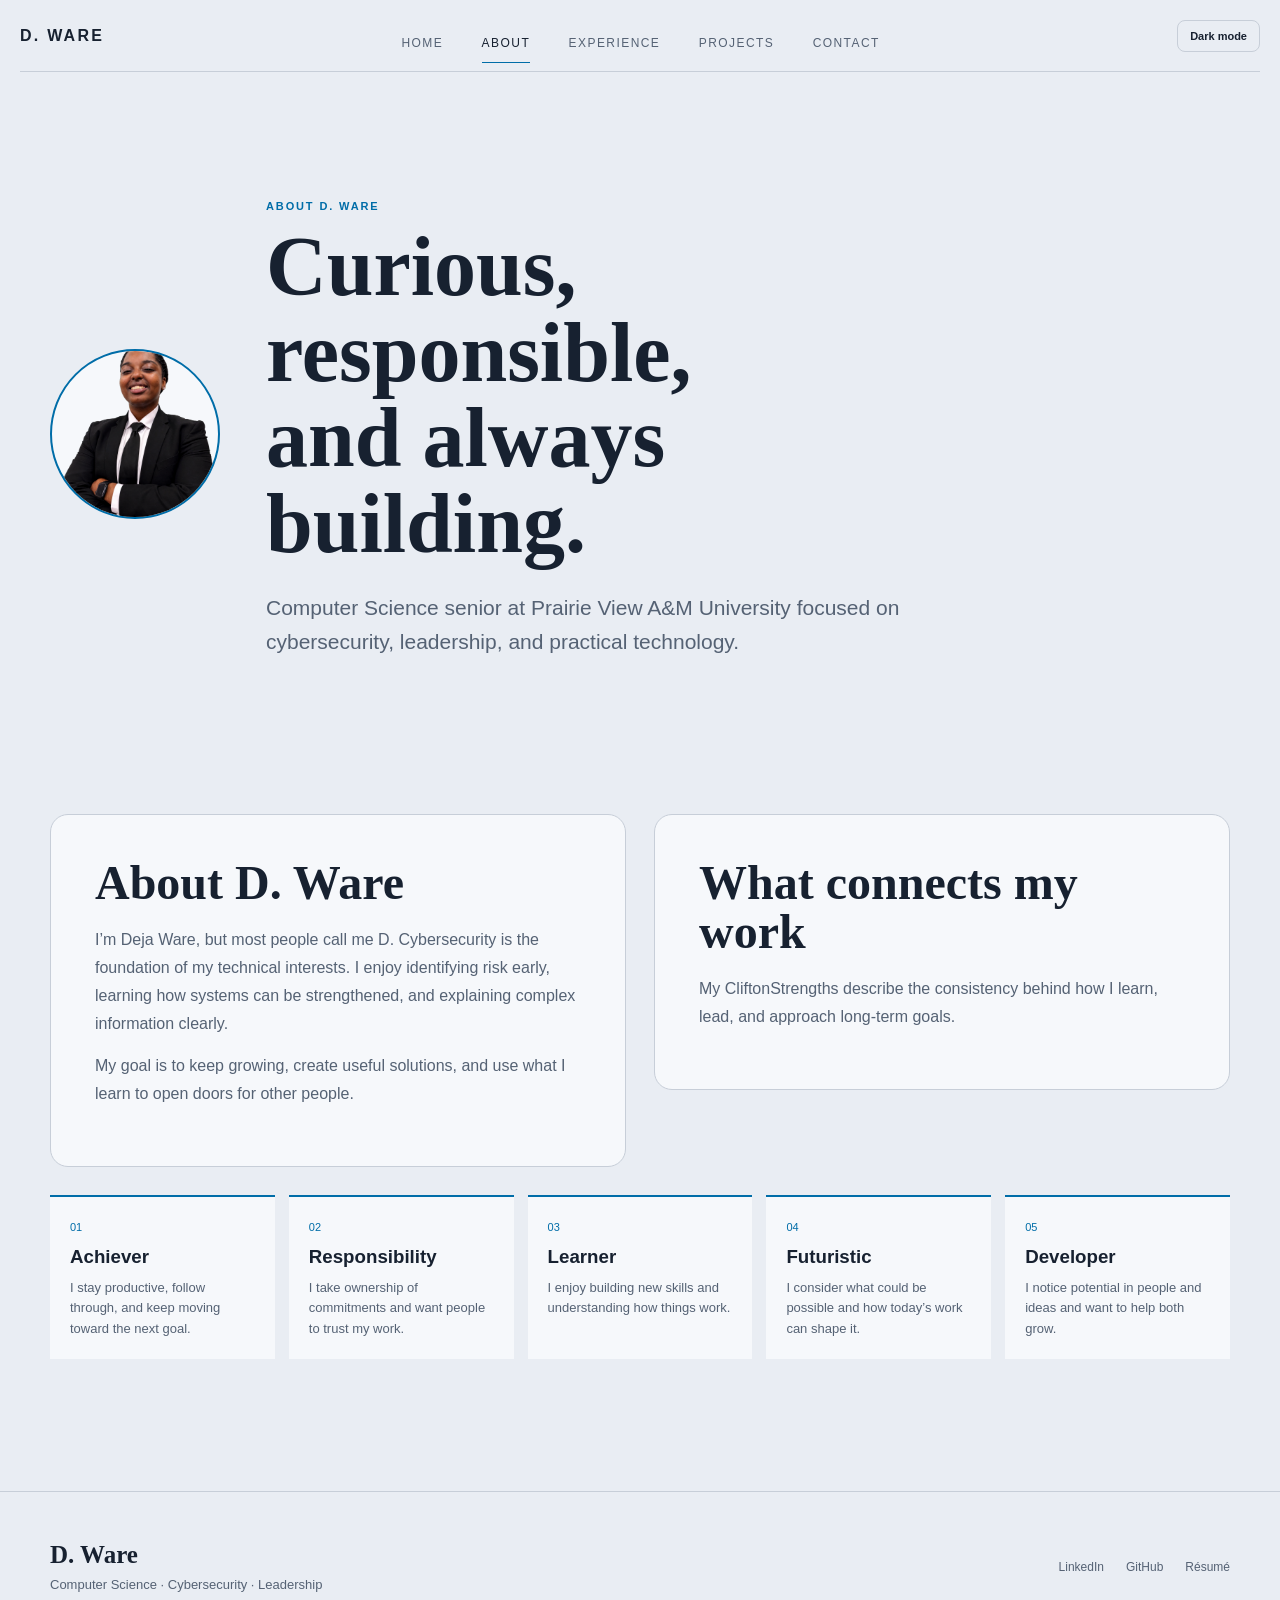
==== about/index.html @ c5927c65 "Separate portfolio and insurance experiences" ====
<!DOCTYPE html><html lang="en" data-theme="light"><head><meta charset="UTF-8"><meta name="viewport" content="width=device-width,initial-scale=1.0"><title>About Deja Ware | D. Ware</title><meta name="description" content="Learn about Deja Ware, a Computer Science senior focused on cybersecurity, leadership, learning, and practical technology."><link rel="canonical" href="https://dware11.github.io/dwarehq/about/"><meta property="og:type" content="website"><meta property="og:url" content="https://dware11.github.io/dwarehq/about/"><meta property="og:title" content="About Deja Ware | D. Ware"><meta property="og:description" content="Learn about Deja Ware, a Computer Science senior focused on cybersecurity, leadership, learning, and practical technology."><meta property="og:image" content="https://dware11.github.io/dwarehq/images/headshot.png"><meta property="og:image:alt" content="Portrait of Deja Ware"><link rel="icon" href="../favicon.svg" type="image/svg+xml"><link rel="stylesheet" href="../styles.css"></head><body><header class="topbar"><a class="logo" href="../">D. WARE</a><nav class="primary-nav" aria-label="Professional portfolio navigation"><a href="../">Home</a><a href="../about/" class="current">About</a><a href="../experience/">Experience</a><a href="../projects/">Projects</a><a href="../contact/">Contact</a></nav><div class="nav-actions"><button class="theme-toggle" type="button" onclick="toggleTheme()">Dark mode</button></div></header><main><section class="hero"><div class="container portrait-row"><img class="portrait" src="../images/headshot.png" alt="Deja Ware"><div><div class="eyebrow">ABOUT D. WARE</div><h1>Curious, responsible, and always building.</h1><p class="lead">Computer Science senior at Prairie View A&amp;M University focused on cybersecurity, leadership, and practical technology.</p></div></div></section><section class="section"><div class="container split"><div class="panel"><h2>About D. Ware</h2><p>I&rsquo;m Deja Ware, but most people call me D. Cybersecurity is the foundation of my technical interests. I enjoy identifying risk early, learning how systems can be strengthened, and explaining complex information clearly.</p><p>My goal is to keep growing, create useful solutions, and use what I learn to open doors for other people.</p></div><div class="panel"><h2>What connects my work</h2><p>My CliftonStrengths describe the consistency behind how I learn, lead, and approach long-term goals.</p></div></div><div class="container strength-grid"><article class="strength"><span>01</span><h3>Achiever</h3><p>I stay productive, follow through, and keep moving toward the next goal.</p></article><article class="strength"><span>02</span><h3>Responsibility</h3><p>I take ownership of commitments and want people to trust my work.</p></article><article class="strength"><span>03</span><h3>Learner</h3><p>I enjoy building new skills and understanding how things work.</p></article><article class="strength"><span>04</span><h3>Futuristic</h3><p>I consider what could be possible and how today&rsquo;s work can shape it.</p></article><article class="strength"><span>05</span><h3>Developer</h3><p>I notice potential in people and ideas and want to help both grow.</p></article></div></section></main><footer class="site-footer"><div class="container footer-inner"><div><div class="footer-name">D. Ware</div><p class="footer-note">Computer Science · Cybersecurity · Leadership</p></div><div class="footer-links"><a href="https://www.linkedin.com/in/ware-deja42" target="_blank" rel="noopener noreferrer">LinkedIn</a><a href="https://github.com/dware11" target="_blank" rel="noopener noreferrer">GitHub</a><a href="../experience/">Résumé</a></div></div></footer><script src="../script.js"></script></body></html>
---- styles.css ----
:root{--bg:#e9edf3;--panel:#f6f8fb;--ink:#172130;--muted:#556274;--line:#c7ced8;--accent:#006da8;--accent2:#00a8dd;--dark:#0b0d10;--shadow:0 18px 45px rgba(20,34,52,.09);--display:Georgia,'Times New Roman',serif;--tech:'Segoe UI',Arial,sans-serif}html[data-theme="dark"]{--bg:#090b0d;--panel:#121519;--ink:#f5f2eb;--muted:#c7cbd1;--line:#343941;--accent:#14c5f4;--accent2:#4ba3ff;--shadow:none}*{box-sizing:border-box;margin:0;padding:0}html{scroll-behavior:smooth}body{min-height:100vh;background:var(--bg);color:var(--ink);font-family:var(--tech);overflow-x:hidden}a{color:inherit}.container{width:min(1180px,calc(100% - 40px));margin-inline:auto}.topbar{width:min(1240px,calc(100% - 28px));min-height:72px;margin:auto;border-bottom:1px solid var(--line);display:flex;align-items:center;justify-content:space-between;gap:24px}.logo{font-family:var(--tech);font-weight:800;letter-spacing:.14em;text-decoration:none;white-space:nowrap}.primary-nav{display:flex;align-items:center;justify-content:center;gap:clamp(16px,3vw,42px)}.primary-nav a{font-size:12px;letter-spacing:.12em;text-transform:uppercase;text-decoration:none;color:var(--muted);padding:27px 0 12px;border-bottom:1px solid transparent}.primary-nav a:hover,.primary-nav a.current{color:var(--ink);border-color:var(--accent)}.nav-actions{display:flex;align-items:center;gap:10px}.theme-toggle{border:1px solid var(--line);background:transparent;color:var(--ink);border-radius:8px;padding:9px 12px;cursor:pointer;font:600 11px var(--tech)}.button{display:inline-flex;align-items:center;justify-content:center;min-height:46px;padding:12px 20px;border:1px solid var(--accent);border-radius:10px;font:700 12px var(--tech);letter-spacing:.03em;text-decoration:none;transition:.2s ease}.button:hover{transform:translateY(-2px);filter:brightness(1.06)}.button.primary{background:var(--accent);color:#fff}.button.secondary{background:transparent;color:var(--ink)}.eyebrow{font-size:11px;letter-spacing:.17em;text-transform:uppercase;color:var(--accent);margin-bottom:12px;font-weight:700}h1,h2{font-family:var(--display);line-height:1.02}h1{font-size:clamp(44px,7vw,84px);max-width:12ch}h2{font-size:clamp(30px,4vw,48px)}h3{line-height:1.25}.lead{font-size:clamp(17px,2vw,21px);line-height:1.65;color:var(--muted);max-width:62ch}.body-copy{line-height:1.75;color:var(--muted);max-width:68ch}.button-row{display:flex;flex-wrap:wrap;gap:12px;margin-top:28px}.hero{padding:clamp(70px,10vw,130px) 0 74px}.hero-grid{display:grid;grid-template-columns:minmax(0,1.1fr) minmax(320px,.9fr);gap:clamp(36px,7vw,90px);align-items:center}.hero h1{margin-bottom:24px}.hero .lead{margin-bottom:8px}.hero-art{position:relative;min-height:390px;border:1px solid var(--line);border-radius:22px;overflow:hidden;background:var(--dark);box-shadow:var(--shadow)}.hero-art img{width:100%;height:100%;min-height:390px;object-fit:cover;opacity:.9}.hero-art::after{content:'SECURE  •  BUILD  •  LEAD';position:absolute;left:22px;bottom:18px;color:#fff;font-size:11px;letter-spacing:.19em}.section{padding:72px 0}.section-heading{display:flex;justify-content:space-between;align-items:end;gap:28px;margin-bottom:28px}.section-heading p{color:var(--muted);line-height:1.65;max-width:52ch}.card-grid{display:grid;grid-template-columns:repeat(3,minmax(0,1fr));gap:20px}.card-grid.two{grid-template-columns:repeat(2,minmax(0,1fr))}.card{display:flex;flex-direction:column;min-height:240px;padding:27px;border:1px solid var(--line);border-radius:16px;background:var(--panel);box-shadow:var(--shadow)}.card h3{font-size:20px;margin:12px 0}.card p{color:var(--muted);line-height:1.65;margin-bottom:22px}.card .button,.card .text-link{margin-top:auto;align-self:flex-start}.tag{align-self:flex-start;padding:5px 9px;border:1px solid currentColor;border-radius:999px;color:var(--accent);font-size:10px;letter-spacing:.08em;text-transform:uppercase}.text-link{color:var(--accent);font-weight:700;text-decoration:none}.split{display:grid;grid-template-columns:1fr 1fr;gap:28px;align-items:start}.panel{padding:clamp(26px,4vw,44px);border:1px solid var(--line);border-radius:18px;background:var(--panel)}.panel h2{margin-bottom:18px}.panel p{color:var(--muted);line-height:1.75;margin-bottom:14px}.portrait-row{display:grid;grid-template-columns:180px 1fr;gap:36px;align-items:center}.portrait{width:170px;height:170px;border-radius:50%;border:2px solid var(--accent);object-fit:cover;object-position:center 22%;background:var(--panel)}.strength-grid{display:grid;grid-template-columns:repeat(5,minmax(0,1fr));gap:14px;margin-top:28px}.strength{padding:20px;border-top:2px solid var(--accent);background:var(--panel)}.strength span{color:var(--accent);font-size:11px}.strength h3{margin:10px 0}.strength p{font-size:13px;color:var(--muted);line-height:1.55}.cert-strip{display:flex;align-items:center;gap:28px;padding:28px;border:1px solid var(--line);border-radius:18px;background:var(--panel);margin-bottom:54px}.cert-strip img{width:120px;height:120px;object-fit:contain}.cert-strip h2{margin-bottom:10px}.cert-strip p{color:var(--muted);line-height:1.65}.resume-frame{width:100%;height:800px;border:1px solid var(--line);border-radius:14px;background:#fff}.contact-grid{display:grid;grid-template-columns:repeat(3,minmax(0,1fr));gap:20px}.site-footer{margin-top:60px;border-top:1px solid var(--line)}.footer-inner{min-height:150px;display:flex;align-items:center;justify-content:space-between;gap:28px}.footer-name{font:600 25px var(--display)}.footer-note{color:var(--muted);margin-top:8px;font-size:13px}.footer-links{display:flex;flex-wrap:wrap;gap:22px}.footer-links a{color:var(--muted);font-size:12px;text-decoration:none}.footer-links a:hover{color:var(--accent)}
body.insurance-site{--bg:#f4f6f8;--panel:#fff;--ink:#101c2d;--muted:#556273;--line:#d5dce5;--accent:#075b96;--accent2:#009ed1}html[data-theme="dark"] body.insurance-site{--bg:#07101b;--panel:#0d1927;--ink:#f7f9fc;--muted:#bcc8d7;--line:#28394c;--accent:#20b8e8;--accent2:#67c9ec}.insurance-site .logo{letter-spacing:.08em}.insurance-hero{padding:clamp(68px,10vw,118px) 0 72px}.insurance-hero-grid{display:grid;grid-template-columns:minmax(0,1.15fr) minmax(300px,.85fr);gap:54px;align-items:center}.insurance-hero h1{max-width:13ch;margin-bottom:22px}.agent-card{padding:34px;border-radius:20px;background:#0b2842;color:#fff;border:1px solid #1b4669}.agent-card .eyebrow{color:#79d6f2}.agent-card h2{font-size:34px;margin-bottom:8px}.agent-card p{color:#d6e4ef;line-height:1.65}.agent-card .button{margin-top:24px;background:#18bce9;border-color:#18bce9;color:#06131f;min-width:220px}.coverage-grid{display:grid;grid-template-columns:repeat(2,minmax(0,1fr));gap:20px}.coverage-card{min-height:220px;padding:28px;border-left:4px solid var(--accent);border-radius:14px;background:var(--panel);box-shadow:var(--shadow)}.coverage-card h3{font-size:21px;margin-bottom:12px}.coverage-card p{color:var(--muted);line-height:1.7}.cta-band{display:flex;align-items:center;justify-content:space-between;gap:30px;padding:34px;border-radius:18px;background:#0b2842;color:#fff}.cta-band p{color:#d7e3ec;line-height:1.6;margin-top:8px}.cta-band .button{background:#18bce9;border-color:#18bce9;color:#06131f;min-width:230px}.insurance-site .site-footer{background:#091827;color:#fff;border:0}.insurance-site .footer-note,.insurance-site .footer-links a{color:#c7d4df}.notice{padding:14px 18px;border-left:3px solid var(--accent);background:var(--panel);color:var(--muted);line-height:1.6;font-size:13px}.faq{display:grid;gap:14px}.faq article{padding:22px;border:1px solid var(--line);border-radius:12px;background:var(--panel)}.faq h3{margin-bottom:7px}.faq p{color:var(--muted);line-height:1.65}
@media(max-width:900px){.hero-grid,.insurance-hero-grid,.split{grid-template-columns:1fr}.hero-art{min-height:290px}.card-grid,.contact-grid{grid-template-columns:repeat(2,minmax(0,1fr))}.strength-grid{grid-template-columns:repeat(2,minmax(0,1fr))}.topbar{flex-wrap:wrap;padding:14px 0}.primary-nav{order:3;width:100%;justify-content:flex-start;flex-wrap:wrap;overflow:visible;gap:16px 22px;padding-bottom:4px}.primary-nav a{padding:8px 0 10px}.nav-actions{margin-left:auto}}
@media(max-width:620px){.container{width:min(100% - 28px,1180px)}.topbar{width:calc(100% - 28px)}.logo{font-size:13px}.theme-toggle{padding:8px 10px}.hero,.insurance-hero{padding:54px 0}.hero-art,.hero-art img{min-height:235px}.card-grid,.card-grid.two,.contact-grid,.coverage-grid{grid-template-columns:1fr}.card{min-height:0}.portrait-row{grid-template-columns:1fr;gap:22px}.portrait{width:132px;height:132px}.strength-grid{grid-template-columns:1fr}.section{padding:52px 0}.section-heading{align-items:flex-start;flex-direction:column}.cert-strip{align-items:flex-start;flex-direction:column}.cert-strip img{width:105px;height:105px}.resume-frame{height:570px}.footer-inner,.cta-band{align-items:flex-start;flex-direction:column;padding:32px 0}.cta-band{padding:28px}.button-row,.button{width:100%}.insurance-site .primary-nav{gap:22px}}
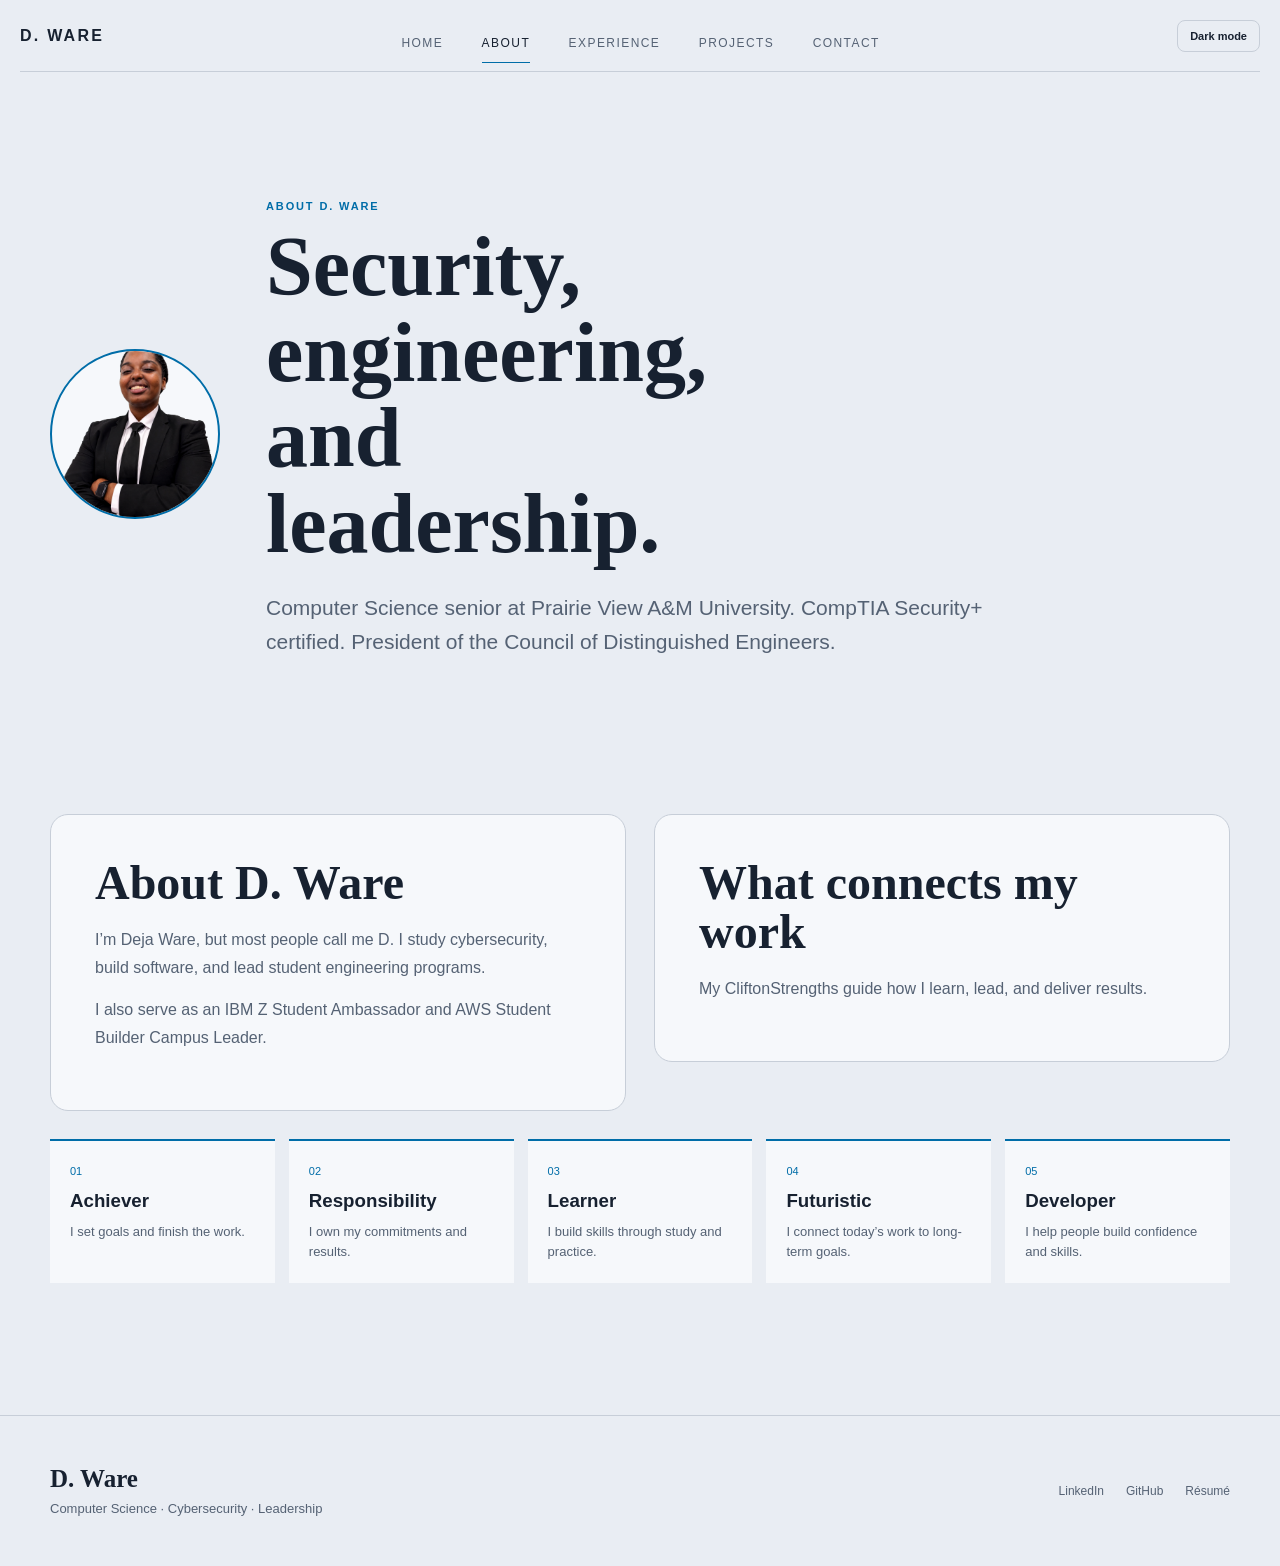
==== commit 250caeb9: "Refocus portfolio for career fair" ====
--- a/about/index.html
+++ b/about/index.html
@@ -1 +1 @@
-<!DOCTYPE html><html lang="en" data-theme="light"><head><meta charset="UTF-8"><meta name="viewport" content="width=device-width,initial-scale=1.0"><title>About Deja Ware | D. Ware</title><meta name="description" content="Learn about Deja Ware, a Computer Science senior focused on cybersecurity, leadership, learning, and practical technology."><link rel="canonical" href="https://dware11.github.io/dwarehq/about/"><meta property="og:type" content="website"><meta property="og:url" content="https://dware11.github.io/dwarehq/about/"><meta property="og:title" content="About Deja Ware | D. Ware"><meta property="og:description" content="Learn about Deja Ware, a Computer Science senior focused on cybersecurity, leadership, learning, and practical technology."><meta property="og:image" content="https://dware11.github.io/dwarehq/images/headshot.png"><meta property="og:image:alt" content="Portrait of Deja Ware"><link rel="icon" href="../favicon.svg" type="image/svg+xml"><link rel="stylesheet" href="../styles.css"></head><body><header class="topbar"><a class="logo" href="../">D. WARE</a><nav class="primary-nav" aria-label="Professional portfolio navigation"><a href="../">Home</a><a href="../about/" class="current">About</a><a href="../experience/">Experience</a><a href="../projects/">Projects</a><a href="../contact/">Contact</a></nav><div class="nav-actions"><button class="theme-toggle" type="button" onclick="toggleTheme()">Dark mode</button></div></header><main><section class="hero"><div class="container portrait-row"><img class="portrait" src="../images/headshot.png" alt="Deja Ware"><div><div class="eyebrow">ABOUT D. WARE</div><h1>Curious, responsible, and always building.</h1><p class="lead">Computer Science senior at Prairie View A&amp;M University focused on cybersecurity, leadership, and practical technology.</p></div></div></section><section class="section"><div class="container split"><div class="panel"><h2>About D. Ware</h2><p>I&rsquo;m Deja Ware, but most people call me D. Cybersecurity is the foundation of my technical interests. I enjoy identifying risk early, learning how systems can be strengthened, and explaining complex information clearly.</p><p>My goal is to keep growing, create useful solutions, and use what I learn to open doors for other people.</p></div><div class="panel"><h2>What connects my work</h2><p>My CliftonStrengths describe the consistency behind how I learn, lead, and approach long-term goals.</p></div></div><div class="container strength-grid"><article class="strength"><span>01</span><h3>Achiever</h3><p>I stay productive, follow through, and keep moving toward the next goal.</p></article><article class="strength"><span>02</span><h3>Responsibility</h3><p>I take ownership of commitments and want people to trust my work.</p></article><article class="strength"><span>03</span><h3>Learner</h3><p>I enjoy building new skills and understanding how things work.</p></article><article class="strength"><span>04</span><h3>Futuristic</h3><p>I consider what could be possible and how today&rsquo;s work can shape it.</p></article><article class="strength"><span>05</span><h3>Developer</h3><p>I notice potential in people and ideas and want to help both grow.</p></article></div></section></main><footer class="site-footer"><div class="container footer-inner"><div><div class="footer-name">D. Ware</div><p class="footer-note">Computer Science · Cybersecurity · Leadership</p></div><div class="footer-links"><a href="https://www.linkedin.com/in/ware-deja42" target="_blank" rel="noopener noreferrer">LinkedIn</a><a href="https://github.com/dware11" target="_blank" rel="noopener noreferrer">GitHub</a><a href="../experience/">Résumé</a></div></div></footer><script src="../script.js"></script></body></html>+<!DOCTYPE html><html lang="en" data-theme="light"><head><meta charset="UTF-8"><meta name="viewport" content="width=device-width,initial-scale=1.0"><title>About Deja Ware | D. Ware</title><meta name="description" content="Learn about Deja Ware, a Computer Science senior focused on cybersecurity, leadership, learning, and practical technology."><link rel="canonical" href="https://dware11.github.io/dwarehq/about/"><meta property="og:type" content="website"><meta property="og:url" content="https://dware11.github.io/dwarehq/about/"><meta property="og:title" content="About Deja Ware | D. Ware"><meta property="og:description" content="Learn about Deja Ware, a Computer Science senior focused on cybersecurity, leadership, learning, and practical technology."><meta property="og:image" content="https://dware11.github.io/dwarehq/images/headshot.png"><meta property="og:image:alt" content="Portrait of Deja Ware"><link rel="icon" href="../favicon.svg" type="image/svg+xml"><link rel="stylesheet" href="../styles.css"></head><body><header class="topbar"><a class="logo" href="../">D. WARE</a><nav class="primary-nav" aria-label="Professional portfolio navigation"><a href="../">Home</a><a href="../about/" class="current">About</a><a href="../experience/">Experience</a><a href="../projects/">Projects</a><a href="../contact/">Contact</a></nav><div class="nav-actions"><button class="theme-toggle" type="button" onclick="toggleTheme()">Dark mode</button></div></header><main><section class="hero"><div class="container portrait-row"><img class="portrait" src="../images/headshot.png" alt="Deja Ware"><div><div class="eyebrow">ABOUT D. WARE</div><h1>Security, engineering, and leadership.</h1><p class="lead">Computer Science senior at Prairie View A&amp;M University. CompTIA Security+ certified. President of the Council of Distinguished Engineers.</p></div></div></section><section class="section"><div class="container split"><div class="panel"><h2>About D. Ware</h2><p>I&rsquo;m Deja Ware, but most people call me D. I study cybersecurity, build software, and lead student engineering programs.</p><p>I also serve as an IBM Z Student Ambassador and AWS Student Builder Campus Leader.</p></div><div class="panel"><h2>What connects my work</h2><p>My CliftonStrengths guide how I learn, lead, and deliver results.</p></div></div><div class="container strength-grid"><article class="strength"><span>01</span><h3>Achiever</h3><p>I set goals and finish the work.</p></article><article class="strength"><span>02</span><h3>Responsibility</h3><p>I own my commitments and results.</p></article><article class="strength"><span>03</span><h3>Learner</h3><p>I build skills through study and practice.</p></article><article class="strength"><span>04</span><h3>Futuristic</h3><p>I connect today&rsquo;s work to long-term goals.</p></article><article class="strength"><span>05</span><h3>Developer</h3><p>I help people build confidence and skills.</p></article></div></section></main><footer class="site-footer"><div class="container footer-inner"><div><div class="footer-name">D. Ware</div><p class="footer-note">Computer Science · Cybersecurity · Leadership</p></div><div class="footer-links"><a href="https://www.linkedin.com/in/ware-deja42" target="_blank" rel="noopener noreferrer">LinkedIn</a><a href="https://github.com/dware11" target="_blank" rel="noopener noreferrer">GitHub</a><a href="../experience/">Résumé</a></div></div></footer><script src="../script.js"></script></body></html>
--- a/styles.css
+++ b/styles.css
@@ -1,4 +1,3 @@
-:root{--bg:#e9edf3;--panel:#f6f8fb;--ink:#172130;--muted:#556274;--line:#c7ced8;--accent:#006da8;--accent2:#00a8dd;--dark:#0b0d10;--shadow:0 18px 45px rgba(20,34,52,.09);--display:Georgia,'Times New Roman',serif;--tech:'Segoe UI',Arial,sans-serif}html[data-theme="dark"]{--bg:#090b0d;--panel:#121519;--ink:#f5f2eb;--muted:#c7cbd1;--line:#343941;--accent:#14c5f4;--accent2:#4ba3ff;--shadow:none}*{box-sizing:border-box;margin:0;padding:0}html{scroll-behavior:smooth}body{min-height:100vh;background:var(--bg);color:var(--ink);font-family:var(--tech);overflow-x:hidden}a{color:inherit}.container{width:min(1180px,calc(100% - 40px));margin-inline:auto}.topbar{width:min(1240px,calc(100% - 28px));min-height:72px;margin:auto;border-bottom:1px solid var(--line);display:flex;align-items:center;justify-content:space-between;gap:24px}.logo{font-family:var(--tech);font-weight:800;letter-spacing:.14em;text-decoration:none;white-space:nowrap}.primary-nav{display:flex;align-items:center;justify-content:center;gap:clamp(16px,3vw,42px)}.primary-nav a{font-size:12px;letter-spacing:.12em;text-transform:uppercase;text-decoration:none;color:var(--muted);padding:27px 0 12px;border-bottom:1px solid transparent}.primary-nav a:hover,.primary-nav a.current{color:var(--ink);border-color:var(--accent)}.nav-actions{display:flex;align-items:center;gap:10px}.theme-toggle{border:1px solid var(--line);background:transparent;color:var(--ink);border-radius:8px;padding:9px 12px;cursor:pointer;font:600 11px var(--tech)}.button{display:inline-flex;align-items:center;justify-content:center;min-height:46px;padding:12px 20px;border:1px solid var(--accent);border-radius:10px;font:700 12px var(--tech);letter-spacing:.03em;text-decoration:none;transition:.2s ease}.button:hover{transform:translateY(-2px);filter:brightness(1.06)}.button.primary{background:var(--accent);color:#fff}.button.secondary{background:transparent;color:var(--ink)}.eyebrow{font-size:11px;letter-spacing:.17em;text-transform:uppercase;color:var(--accent);margin-bottom:12px;font-weight:700}h1,h2{font-family:var(--display);line-height:1.02}h1{font-size:clamp(44px,7vw,84px);max-width:12ch}h2{font-size:clamp(30px,4vw,48px)}h3{line-height:1.25}.lead{font-size:clamp(17px,2vw,21px);line-height:1.65;color:var(--muted);max-width:62ch}.body-copy{line-height:1.75;color:var(--muted);max-width:68ch}.button-row{display:flex;flex-wrap:wrap;gap:12px;margin-top:28px}.hero{padding:clamp(70px,10vw,130px) 0 74px}.hero-grid{display:grid;grid-template-columns:minmax(0,1.1fr) minmax(320px,.9fr);gap:clamp(36px,7vw,90px);align-items:center}.hero h1{margin-bottom:24px}.hero .lead{margin-bottom:8px}.hero-art{position:relative;min-height:390px;border:1px solid var(--line);border-radius:22px;overflow:hidden;background:var(--dark);box-shadow:var(--shadow)}.hero-art img{width:100%;height:100%;min-height:390px;object-fit:cover;opacity:.9}.hero-art::after{content:'SECURE  •  BUILD  •  LEAD';position:absolute;left:22px;bottom:18px;color:#fff;font-size:11px;letter-spacing:.19em}.section{padding:72px 0}.section-heading{display:flex;justify-content:space-between;align-items:end;gap:28px;margin-bottom:28px}.section-heading p{color:var(--muted);line-height:1.65;max-width:52ch}.card-grid{display:grid;grid-template-columns:repeat(3,minmax(0,1fr));gap:20px}.card-grid.two{grid-template-columns:repeat(2,minmax(0,1fr))}.card{display:flex;flex-direction:column;min-height:240px;padding:27px;border:1px solid var(--line);border-radius:16px;background:var(--panel);box-shadow:var(--shadow)}.card h3{font-size:20px;margin:12px 0}.card p{color:var(--muted);line-height:1.65;margin-bottom:22px}.card .button,.card .text-link{margin-top:auto;align-self:flex-start}.tag{align-self:flex-start;padding:5px 9px;border:1px solid currentColor;border-radius:999px;color:var(--accent);font-size:10px;letter-spacing:.08em;text-transform:uppercase}.text-link{color:var(--accent);font-weight:700;text-decoration:none}.split{display:grid;grid-template-columns:1fr 1fr;gap:28px;align-items:start}.panel{padding:clamp(26px,4vw,44px);border:1px solid var(--line);border-radius:18px;background:var(--panel)}.panel h2{margin-bottom:18px}.panel p{color:var(--muted);line-height:1.75;margin-bottom:14px}.portrait-row{display:grid;grid-template-columns:180px 1fr;gap:36px;align-items:center}.portrait{width:170px;height:170px;border-radius:50%;border:2px solid var(--accent);object-fit:cover;object-position:center 22%;background:var(--panel)}.strength-grid{display:grid;grid-template-columns:repeat(5,minmax(0,1fr));gap:14px;margin-top:28px}.strength{padding:20px;border-top:2px solid var(--accent);background:var(--panel)}.strength span{color:var(--accent);font-size:11px}.strength h3{margin:10px 0}.strength p{font-size:13px;color:var(--muted);line-height:1.55}.cert-strip{display:flex;align-items:center;gap:28px;padding:28px;border:1px solid var(--line);border-radius:18px;background:var(--panel);margin-bottom:54px}.cert-strip img{width:120px;height:120px;object-fit:contain}.cert-strip h2{margin-bottom:10px}.cert-strip p{color:var(--muted);line-height:1.65}.resume-frame{width:100%;height:800px;border:1px solid var(--line);border-radius:14px;background:#fff}.contact-grid{display:grid;grid-template-columns:repeat(3,minmax(0,1fr));gap:20px}.site-footer{margin-top:60px;border-top:1px solid var(--line)}.footer-inner{min-height:150px;display:flex;align-items:center;justify-content:space-between;gap:28px}.footer-name{font:600 25px var(--display)}.footer-note{color:var(--muted);margin-top:8px;font-size:13px}.footer-links{display:flex;flex-wrap:wrap;gap:22px}.footer-links a{color:var(--muted);font-size:12px;text-decoration:none}.footer-links a:hover{color:var(--accent)}
-body.insurance-site{--bg:#f4f6f8;--panel:#fff;--ink:#101c2d;--muted:#556273;--line:#d5dce5;--accent:#075b96;--accent2:#009ed1}html[data-theme="dark"] body.insurance-site{--bg:#07101b;--panel:#0d1927;--ink:#f7f9fc;--muted:#bcc8d7;--line:#28394c;--accent:#20b8e8;--accent2:#67c9ec}.insurance-site .logo{letter-spacing:.08em}.insurance-hero{padding:clamp(68px,10vw,118px) 0 72px}.insurance-hero-grid{display:grid;grid-template-columns:minmax(0,1.15fr) minmax(300px,.85fr);gap:54px;align-items:center}.insurance-hero h1{max-width:13ch;margin-bottom:22px}.agent-card{padding:34px;border-radius:20px;background:#0b2842;color:#fff;border:1px solid #1b4669}.agent-card .eyebrow{color:#79d6f2}.agent-card h2{font-size:34px;margin-bottom:8px}.agent-card p{color:#d6e4ef;line-height:1.65}.agent-card .button{margin-top:24px;background:#18bce9;border-color:#18bce9;color:#06131f;min-width:220px}.coverage-grid{display:grid;grid-template-columns:repeat(2,minmax(0,1fr));gap:20px}.coverage-card{min-height:220px;padding:28px;border-left:4px solid var(--accent);border-radius:14px;background:var(--panel);box-shadow:var(--shadow)}.coverage-card h3{font-size:21px;margin-bottom:12px}.coverage-card p{color:var(--muted);line-height:1.7}.cta-band{display:flex;align-items:center;justify-content:space-between;gap:30px;padding:34px;border-radius:18px;background:#0b2842;color:#fff}.cta-band p{color:#d7e3ec;line-height:1.6;margin-top:8px}.cta-band .button{background:#18bce9;border-color:#18bce9;color:#06131f;min-width:230px}.insurance-site .site-footer{background:#091827;color:#fff;border:0}.insurance-site .footer-note,.insurance-site .footer-links a{color:#c7d4df}.notice{padding:14px 18px;border-left:3px solid var(--accent);background:var(--panel);color:var(--muted);line-height:1.6;font-size:13px}.faq{display:grid;gap:14px}.faq article{padding:22px;border:1px solid var(--line);border-radius:12px;background:var(--panel)}.faq h3{margin-bottom:7px}.faq p{color:var(--muted);line-height:1.65}
-@media(max-width:900px){.hero-grid,.insurance-hero-grid,.split{grid-template-columns:1fr}.hero-art{min-height:290px}.card-grid,.contact-grid{grid-template-columns:repeat(2,minmax(0,1fr))}.strength-grid{grid-template-columns:repeat(2,minmax(0,1fr))}.topbar{flex-wrap:wrap;padding:14px 0}.primary-nav{order:3;width:100%;justify-content:flex-start;flex-wrap:wrap;overflow:visible;gap:16px 22px;padding-bottom:4px}.primary-nav a{padding:8px 0 10px}.nav-actions{margin-left:auto}}
-@media(max-width:620px){.container{width:min(100% - 28px,1180px)}.topbar{width:calc(100% - 28px)}.logo{font-size:13px}.theme-toggle{padding:8px 10px}.hero,.insurance-hero{padding:54px 0}.hero-art,.hero-art img{min-height:235px}.card-grid,.card-grid.two,.contact-grid,.coverage-grid{grid-template-columns:1fr}.card{min-height:0}.portrait-row{grid-template-columns:1fr;gap:22px}.portrait{width:132px;height:132px}.strength-grid{grid-template-columns:1fr}.section{padding:52px 0}.section-heading{align-items:flex-start;flex-direction:column}.cert-strip{align-items:flex-start;flex-direction:column}.cert-strip img{width:105px;height:105px}.resume-frame{height:570px}.footer-inner,.cta-band{align-items:flex-start;flex-direction:column;padding:32px 0}.cta-band{padding:28px}.button-row,.button{width:100%}.insurance-site .primary-nav{gap:22px}}+:root{--bg:#e9edf3;--panel:#f6f8fb;--ink:#172130;--muted:#556274;--line:#c7ced8;--accent:#006da8;--accent2:#00a8dd;--dark:#0b0d10;--shadow:0 18px 45px rgba(20,34,52,.09);--display:Georgia,'Times New Roman',serif;--tech:'Segoe UI',Arial,sans-serif}html[data-theme="dark"]{--bg:#090b0d;--panel:#121519;--ink:#f5f2eb;--muted:#c7cbd1;--line:#343941;--accent:#14c5f4;--accent2:#4ba3ff;--shadow:none}*{box-sizing:border-box;margin:0;padding:0}html{scroll-behavior:smooth}body{min-height:100vh;background:var(--bg);color:var(--ink);font-family:var(--tech);overflow-x:hidden}a{color:inherit}.container{width:min(1180px,calc(100% - 40px));margin-inline:auto}.topbar{width:min(1240px,calc(100% - 28px));min-height:72px;margin:auto;border-bottom:1px solid var(--line);display:flex;align-items:center;justify-content:space-between;gap:24px}.logo{font-family:var(--tech);font-weight:800;letter-spacing:.14em;text-decoration:none;white-space:nowrap}.primary-nav{display:flex;align-items:center;justify-content:center;gap:clamp(16px,3vw,42px)}.primary-nav a{font-size:12px;letter-spacing:.12em;text-transform:uppercase;text-decoration:none;color:var(--muted);padding:27px 0 12px;border-bottom:1px solid transparent}.primary-nav a:hover,.primary-nav a.current{color:var(--ink);border-color:var(--accent)}.nav-actions{display:flex;align-items:center;gap:10px}.theme-toggle{border:1px solid var(--line);background:transparent;color:var(--ink);border-radius:8px;padding:9px 12px;cursor:pointer;font:600 11px var(--tech)}.button{display:inline-flex;align-items:center;justify-content:center;min-height:46px;padding:12px 20px;border:1px solid var(--accent);border-radius:10px;font:700 12px var(--tech);letter-spacing:.03em;text-decoration:none;transition:.2s ease}.button:hover{transform:translateY(-2px);filter:brightness(1.06)}.button.primary{background:var(--accent);color:#fff}.button.secondary{background:transparent;color:var(--ink)}.eyebrow{font-size:11px;letter-spacing:.17em;text-transform:uppercase;color:var(--accent);margin-bottom:12px;font-weight:700}h1,h2{font-family:var(--display);line-height:1.02}h1{font-size:clamp(44px,7vw,84px);max-width:12ch}h2{font-size:clamp(30px,4vw,48px)}h3{line-height:1.25}.lead{font-size:clamp(17px,2vw,21px);line-height:1.65;color:var(--muted);max-width:62ch}.body-copy{line-height:1.75;color:var(--muted);max-width:68ch}.button-row{display:flex;flex-wrap:wrap;gap:12px;margin-top:28px}.hero{padding:clamp(70px,10vw,130px) 0 74px}.hero-grid{display:grid;grid-template-columns:minmax(0,1.1fr) minmax(320px,.9fr);gap:clamp(36px,7vw,90px);align-items:center}.hero h1{margin-bottom:24px}.hero .lead{margin-bottom:8px}.hero-art{position:relative;min-height:390px;border:1px solid var(--line);border-radius:22px;overflow:hidden;background:var(--dark);box-shadow:var(--shadow)}.hero-art img{width:100%;height:100%;min-height:390px;object-fit:cover;opacity:.9}.hero-art::after{content:'SECURE  •  BUILD  •  LEAD';position:absolute;left:22px;bottom:18px;color:#fff;font-size:11px;letter-spacing:.19em}.section{padding:72px 0}.section-heading{display:flex;justify-content:space-between;align-items:end;gap:28px;margin-bottom:28px}.section-heading p{color:var(--muted);line-height:1.65;max-width:52ch}.card-grid{display:grid;grid-template-columns:repeat(3,minmax(0,1fr));gap:20px}.card-grid.two{grid-template-columns:repeat(2,minmax(0,1fr))}.card{display:flex;flex-direction:column;min-height:240px;padding:27px;border:1px solid var(--line);border-radius:16px;background:var(--panel);box-shadow:var(--shadow)}.card h3{font-size:20px;margin:12px 0}.card p{color:var(--muted);line-height:1.65;margin-bottom:22px}.card .button,.card .text-link{margin-top:auto;align-self:flex-start}.tag{align-self:flex-start;padding:5px 9px;border:1px solid currentColor;border-radius:999px;color:var(--accent);font-size:10px;letter-spacing:.08em;text-transform:uppercase}.text-link{color:var(--accent);font-weight:700;text-decoration:none}.split{display:grid;grid-template-columns:1fr 1fr;gap:28px;align-items:start}.panel{padding:clamp(26px,4vw,44px);border:1px solid var(--line);border-radius:18px;background:var(--panel)}.panel h2{margin-bottom:18px}.panel p{color:var(--muted);line-height:1.75;margin-bottom:14px}.portrait-row{display:grid;grid-template-columns:180px 1fr;gap:36px;align-items:center}.portrait{width:170px;height:170px;border-radius:50%;border:2px solid var(--accent);object-fit:cover;object-position:center 22%;background:var(--panel)}.strength-grid{display:grid;grid-template-columns:repeat(5,minmax(0,1fr));gap:14px;margin-top:28px}.strength{padding:20px;border-top:2px solid var(--accent);background:var(--panel)}.strength span{color:var(--accent);font-size:11px}.strength h3{margin:10px 0}.strength p{font-size:13px;color:var(--muted);line-height:1.55}.cert-strip{display:flex;align-items:center;gap:28px;padding:28px;border:1px solid var(--line);border-radius:18px;background:var(--panel);margin-bottom:54px}.cert-strip img{width:120px;height:120px;object-fit:contain}.cert-strip h2{margin-bottom:10px}.cert-strip p{color:var(--muted);line-height:1.65}.resume-frame{width:100%;height:800px;border:1px solid var(--line);border-radius:14px;background:#fff}.contact-grid{display:grid;grid-template-columns:repeat(3,minmax(0,1fr));gap:20px}.site-footer{margin-top:60px;border-top:1px solid var(--line)}.footer-inner{min-height:150px;display:flex;align-items:center;justify-content:space-between;gap:28px}.footer-name{font:600 25px var(--display)}.footer-note{color:var(--muted);margin-top:8px;font-size:13px}.footer-links{display:flex;flex-wrap:wrap;gap:22px}.footer-links a{color:var(--muted);font-size:12px;text-decoration:none}.footer-links a:hover{color:var(--accent)}.resume-open{cursor:pointer}.resume-dialog{width:min(1000px,calc(100% - 32px));height:min(92dvh,920px);max-width:none;max-height:none;margin:auto;padding:0;border:1px solid var(--line);border-radius:18px;background:var(--panel);color:var(--ink);overflow:hidden;box-shadow:0 24px 80px rgba(0,0,0,.3)}.resume-dialog::backdrop{background:rgba(4,9,16,.72);backdrop-filter:blur(5px)}.resume-dialog[open]{display:grid;grid-template-rows:auto 1fr auto;animation:resume-in .22s ease-out}.resume-dialog-bar,.resume-dialog-actions{display:flex;align-items:center;justify-content:space-between;gap:18px;padding:16px 20px;border-bottom:1px solid var(--line)}.resume-dialog-bar div{display:grid;gap:3px}.resume-dialog-bar span{color:var(--muted);font-size:12px}.resume-close{border:1px solid var(--line);border-radius:9px;background:transparent;color:var(--ink);padding:10px 14px;font-weight:700;cursor:pointer}.resume-dialog iframe{width:100%;height:100%;border:0;background:#fff}.resume-dialog-actions{display:none;border-top:1px solid var(--line);border-bottom:0}@keyframes resume-in{from{opacity:0;transform:translateY(18px) scale(.985)}to{opacity:1;transform:none}}
+@media(max-width:900px){.hero-grid,.split{grid-template-columns:1fr}.hero-art{min-height:290px}.card-grid,.contact-grid{grid-template-columns:repeat(2,minmax(0,1fr))}.strength-grid{grid-template-columns:repeat(2,minmax(0,1fr))}.topbar{flex-wrap:wrap;padding:14px 0}.primary-nav{order:3;width:100%;justify-content:flex-start;flex-wrap:wrap;overflow:visible;gap:16px 22px;padding-bottom:4px}.primary-nav a{padding:8px 0 10px}.nav-actions{margin-left:auto}}
+@media(max-width:620px){.container{width:min(100% - 28px,1180px)}.topbar{width:calc(100% - 28px)}.logo{font-size:13px}.theme-toggle{padding:8px 10px}.hero{padding:54px 0}.hero-art,.hero-art img{min-height:235px}.card-grid,.card-grid.two,.contact-grid{grid-template-columns:1fr}.card{min-height:0}.portrait-row{grid-template-columns:1fr;gap:22px}.portrait{width:132px;height:132px}.strength-grid{grid-template-columns:1fr}.section{padding:52px 0}.section-heading{align-items:flex-start;flex-direction:column}.cert-strip{align-items:flex-start;flex-direction:column}.cert-strip img{width:105px;height:105px}.resume-frame{height:570px}.footer-inner{align-items:flex-start;flex-direction:column;padding:32px 0}.button-row,.button{width:100%}.resume-dialog{width:100%;height:100dvh;border:0;border-radius:0}.resume-dialog-bar{padding:12px 14px}.resume-dialog-bar strong{font-size:14px}.resume-dialog-actions{display:grid;grid-template-columns:1fr 1fr;padding:10px 14px}.resume-dialog-actions .button{min-height:44px;padding:10px;font-size:11px}}
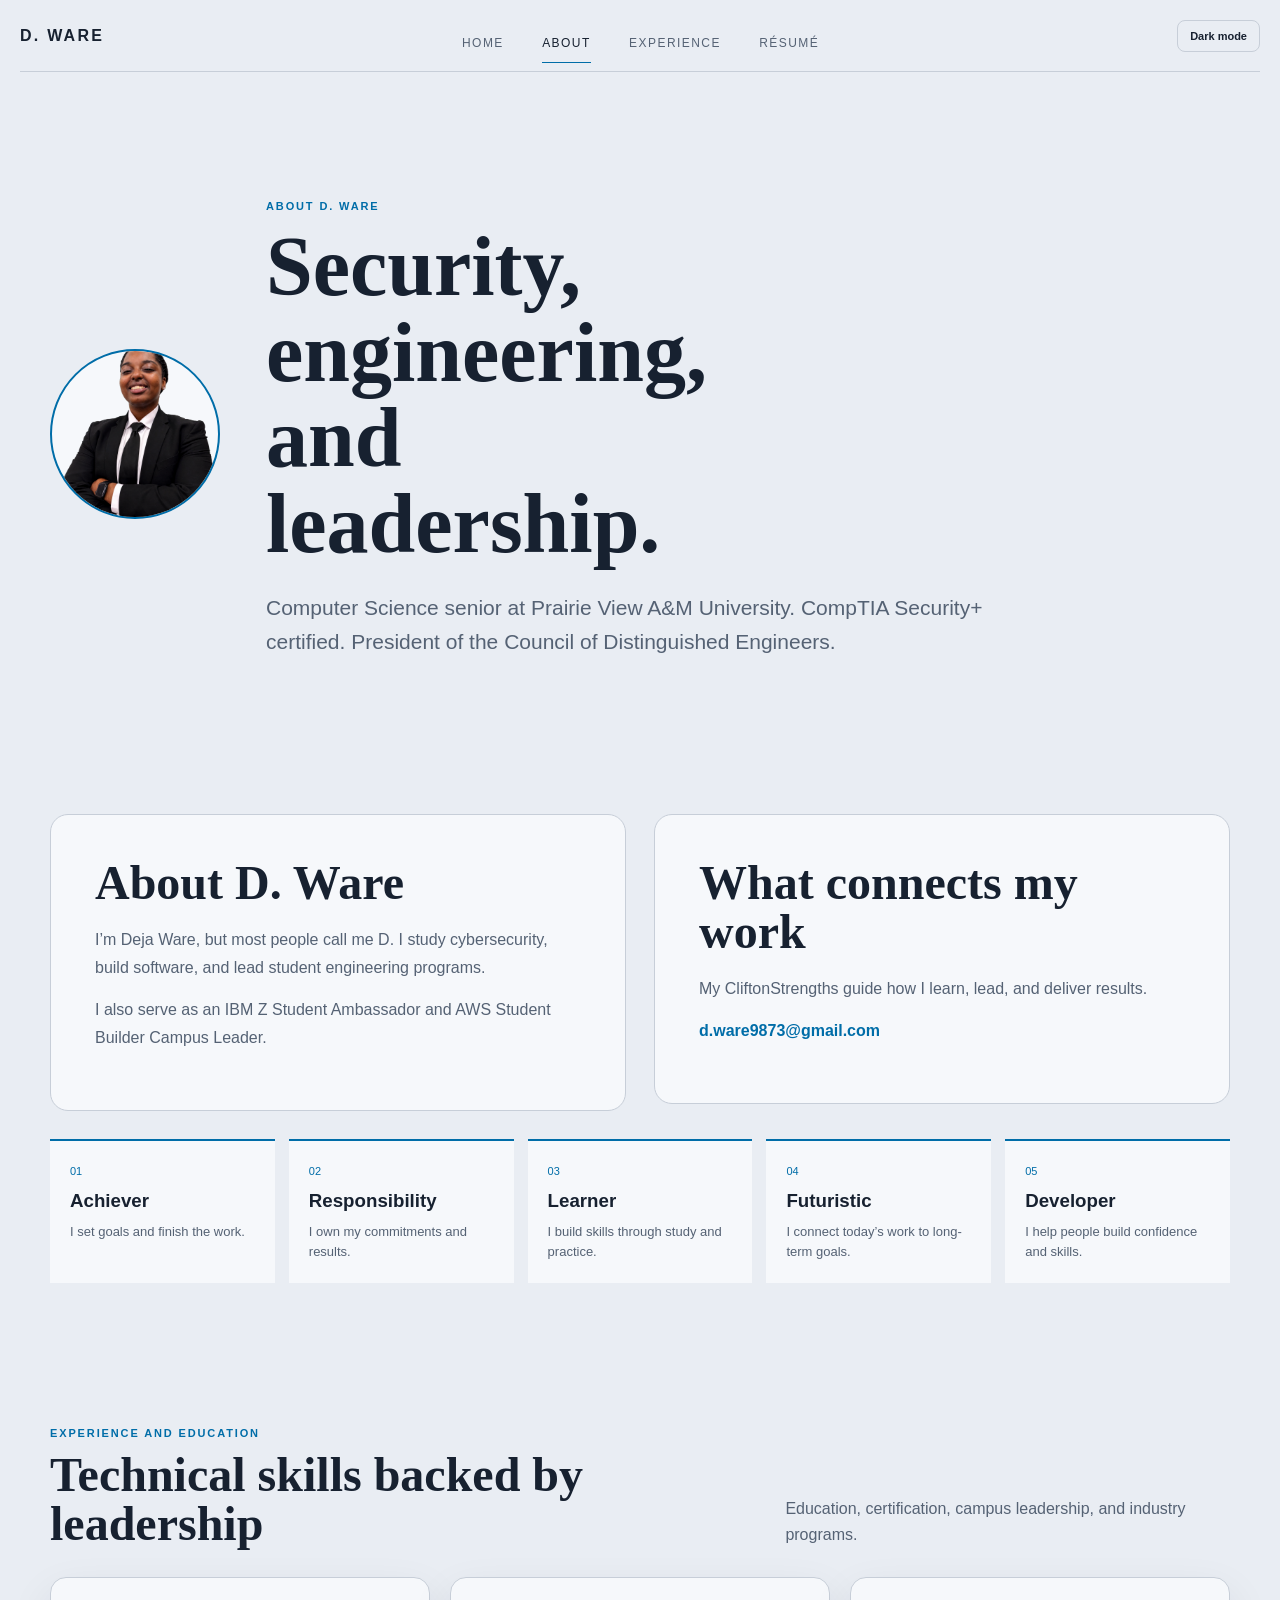
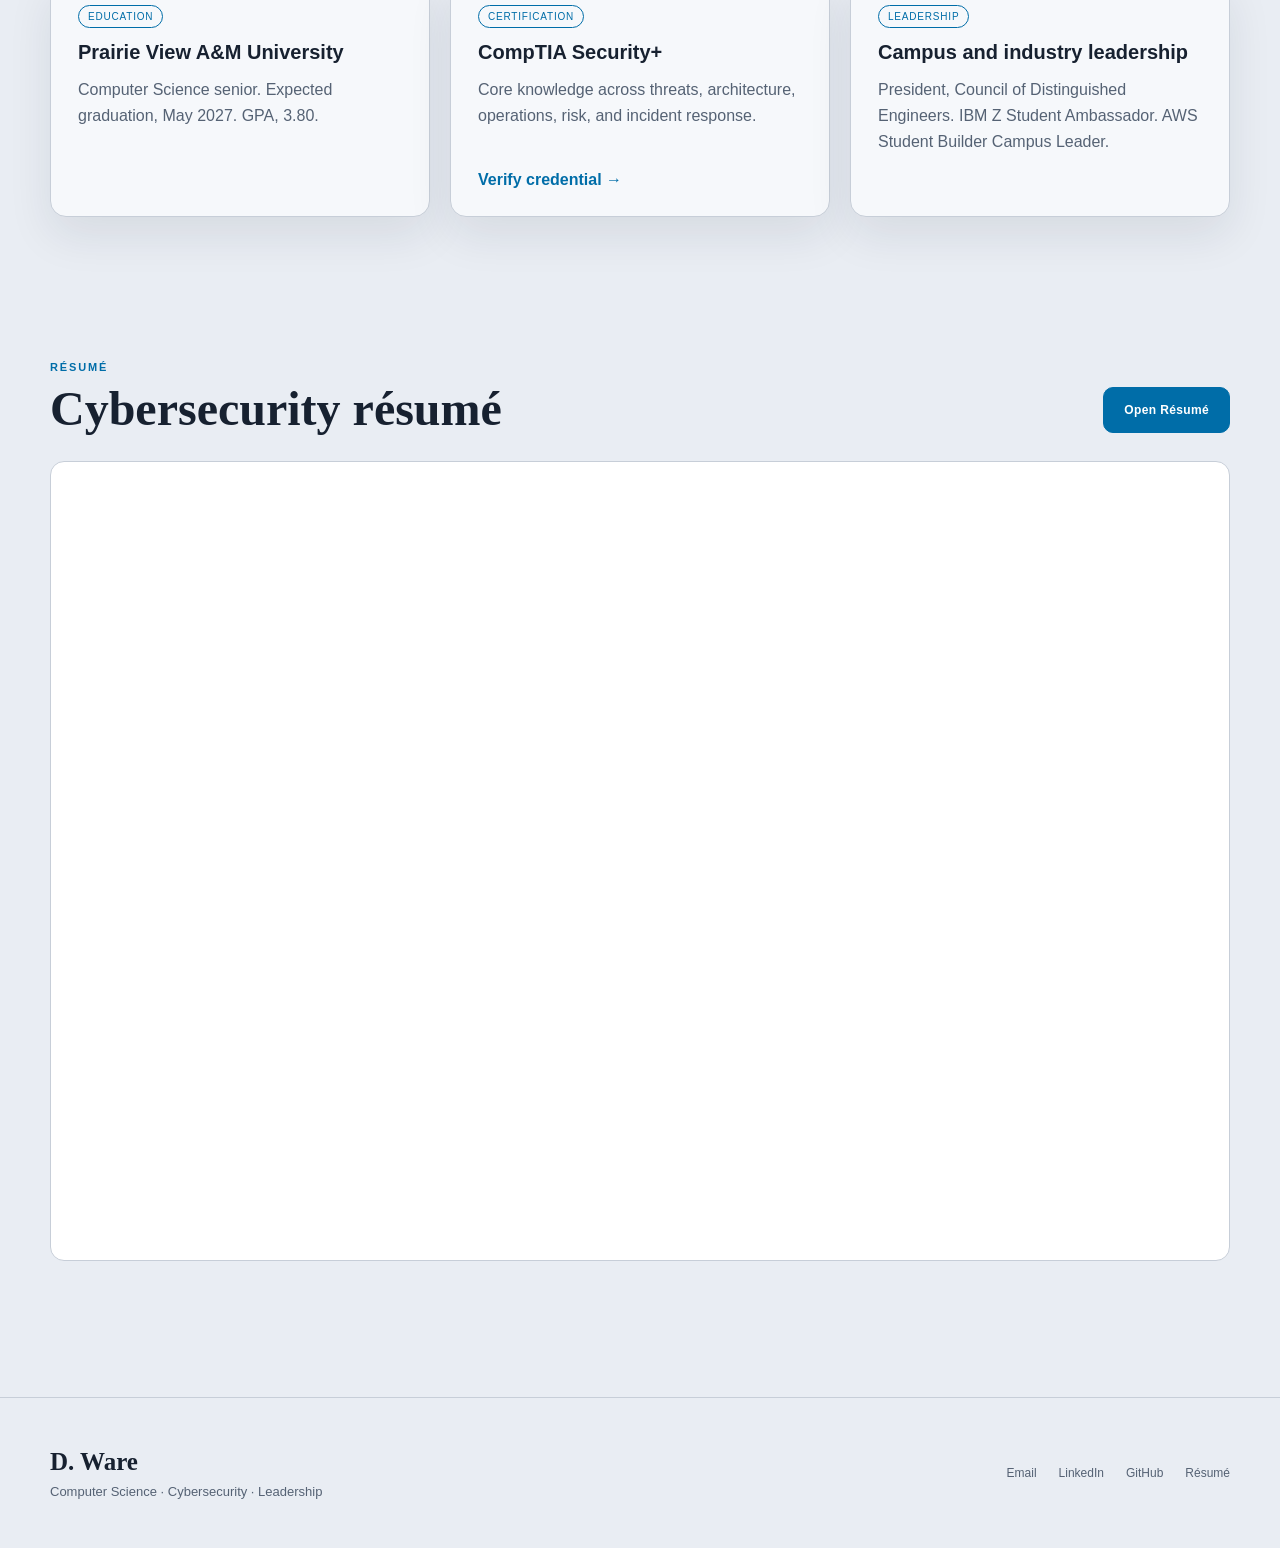
==== commit 160e8ba0: "Condense portfolio into two pages" ====
--- a/about/index.html
+++ b/about/index.html
@@ -1 +1 @@
-<!DOCTYPE html><html lang="en" data-theme="light"><head><meta charset="UTF-8"><meta name="viewport" content="width=device-width,initial-scale=1.0"><title>About Deja Ware | D. Ware</title><meta name="description" content="Learn about Deja Ware, a Computer Science senior focused on cybersecurity, leadership, learning, and practical technology."><link rel="canonical" href="https://dware11.github.io/dwarehq/about/"><meta property="og:type" content="website"><meta property="og:url" content="https://dware11.github.io/dwarehq/about/"><meta property="og:title" content="About Deja Ware | D. Ware"><meta property="og:description" content="Learn about Deja Ware, a Computer Science senior focused on cybersecurity, leadership, learning, and practical technology."><meta property="og:image" content="https://dware11.github.io/dwarehq/images/headshot.png"><meta property="og:image:alt" content="Portrait of Deja Ware"><link rel="icon" href="../favicon.svg" type="image/svg+xml"><link rel="stylesheet" href="../styles.css"></head><body><header class="topbar"><a class="logo" href="../">D. WARE</a><nav class="primary-nav" aria-label="Professional portfolio navigation"><a href="../">Home</a><a href="../about/" class="current">About</a><a href="../experience/">Experience</a><a href="../projects/">Projects</a><a href="../contact/">Contact</a></nav><div class="nav-actions"><button class="theme-toggle" type="button" onclick="toggleTheme()">Dark mode</button></div></header><main><section class="hero"><div class="container portrait-row"><img class="portrait" src="../images/headshot.png" alt="Deja Ware"><div><div class="eyebrow">ABOUT D. WARE</div><h1>Security, engineering, and leadership.</h1><p class="lead">Computer Science senior at Prairie View A&amp;M University. CompTIA Security+ certified. President of the Council of Distinguished Engineers.</p></div></div></section><section class="section"><div class="container split"><div class="panel"><h2>About D. Ware</h2><p>I&rsquo;m Deja Ware, but most people call me D. I study cybersecurity, build software, and lead student engineering programs.</p><p>I also serve as an IBM Z Student Ambassador and AWS Student Builder Campus Leader.</p></div><div class="panel"><h2>What connects my work</h2><p>My CliftonStrengths guide how I learn, lead, and deliver results.</p></div></div><div class="container strength-grid"><article class="strength"><span>01</span><h3>Achiever</h3><p>I set goals and finish the work.</p></article><article class="strength"><span>02</span><h3>Responsibility</h3><p>I own my commitments and results.</p></article><article class="strength"><span>03</span><h3>Learner</h3><p>I build skills through study and practice.</p></article><article class="strength"><span>04</span><h3>Futuristic</h3><p>I connect today&rsquo;s work to long-term goals.</p></article><article class="strength"><span>05</span><h3>Developer</h3><p>I help people build confidence and skills.</p></article></div></section></main><footer class="site-footer"><div class="container footer-inner"><div><div class="footer-name">D. Ware</div><p class="footer-note">Computer Science · Cybersecurity · Leadership</p></div><div class="footer-links"><a href="https://www.linkedin.com/in/ware-deja42" target="_blank" rel="noopener noreferrer">LinkedIn</a><a href="https://github.com/dware11" target="_blank" rel="noopener noreferrer">GitHub</a><a href="../experience/">Résumé</a></div></div></footer><script src="../script.js"></script></body></html>
+<!DOCTYPE html><html lang="en" data-theme="light"><head><meta charset="UTF-8"><meta name="viewport" content="width=device-width,initial-scale=1.0"><title>About and Résumé | D. Ware</title><meta name="description" content="Learn about Deja Ware's education, cybersecurity credentials, leadership, strengths, and experience."><link rel="canonical" href="https://dware11.github.io/dwarehq/about/"><meta property="og:type" content="website"><meta property="og:url" content="https://dware11.github.io/dwarehq/about/"><meta property="og:title" content="About and Résumé | D. Ware"><meta property="og:description" content="Education, cybersecurity credentials, leadership, strengths, and experience."><meta property="og:image" content="https://dware11.github.io/dwarehq/images/headshot.png"><meta property="og:image:alt" content="Portrait of Deja Ware"><link rel="icon" href="../favicon.svg" type="image/svg+xml"><link rel="stylesheet" href="../styles.css"></head><body><header class="topbar"><a class="logo" href="../">D. WARE</a><nav class="primary-nav" aria-label="Portfolio navigation"><a href="../">Home</a><a href="./" class="current">About</a><a href="#experience">Experience</a><a href="#resume">Résumé</a></nav><div class="nav-actions"><button class="theme-toggle" type="button" onclick="toggleTheme()">Dark mode</button></div></header><main><section class="hero"><div class="container portrait-row"><img class="portrait" src="../images/headshot.png" alt="Deja Ware"><div><div class="eyebrow">ABOUT D. WARE</div><h1>Security, engineering, and leadership.</h1><p class="lead">Computer Science senior at Prairie View A&amp;M University. CompTIA Security+ certified. President of the Council of Distinguished Engineers.</p></div></div></section><section class="section"><div class="container split"><div class="panel"><h2>About D. Ware</h2><p>I&rsquo;m Deja Ware, but most people call me D. I study cybersecurity, build software, and lead student engineering programs.</p><p>I also serve as an IBM Z Student Ambassador and AWS Student Builder Campus Leader.</p></div><div class="panel"><h2>What connects my work</h2><p>My CliftonStrengths guide how I learn, lead, and deliver results.</p><p><a class="text-link" href="mailto:d.ware9873@gmail.com">d.ware9873@gmail.com</a></p></div></div><div class="container strength-grid"><article class="strength"><span>01</span><h3>Achiever</h3><p>I set goals and finish the work.</p></article><article class="strength"><span>02</span><h3>Responsibility</h3><p>I own my commitments and results.</p></article><article class="strength"><span>03</span><h3>Learner</h3><p>I build skills through study and practice.</p></article><article class="strength"><span>04</span><h3>Futuristic</h3><p>I connect today&rsquo;s work to long-term goals.</p></article><article class="strength"><span>05</span><h3>Developer</h3><p>I help people build confidence and skills.</p></article></div></section><section class="section" id="experience"><div class="container"><div class="section-heading"><div><div class="eyebrow">EXPERIENCE AND EDUCATION</div><h2>Technical skills backed by leadership</h2></div><p>Education, certification, campus leadership, and industry programs.</p></div><div class="card-grid"><article class="card"><span class="tag">Education</span><h3>Prairie View A&amp;M University</h3><p>Computer Science senior. Expected graduation, May 2027. GPA, 3.80.</p></article><article class="card"><span class="tag">Certification</span><h3>CompTIA Security+</h3><p>Core knowledge across threats, architecture, operations, risk, and incident response.</p><a class="text-link" href="https://www.credly.com/badges/d537a1e0-2c64-4df1-b130-748db35ae203/public_url" target="_blank" rel="noopener noreferrer">Verify credential →</a></article><article class="card"><span class="tag">Leadership</span><h3>Campus and industry leadership</h3><p>President, Council of Distinguished Engineers. IBM Z Student Ambassador. AWS Student Builder Campus Leader.</p></article></div></div></section><section class="section" id="resume"><div class="container"><div class="section-heading"><div><div class="eyebrow">RÉSUMÉ</div><h2>Cybersecurity résumé</h2></div><button class="button primary resume-open" type="button" data-resume-open>Open Résumé</button></div><iframe class="resume-frame" src="../assets/Deja_Ware_Cyber_Resume.pdf#view=FitH" title="Deja Ware cybersecurity résumé"><p>Your browser does not display this PDF. <a href="../assets/Deja_Ware_Cyber_Resume.pdf">Open the résumé PDF</a>.</p></iframe></div></section></main><dialog class="resume-dialog" aria-labelledby="resume-dialog-title"><div class="resume-dialog-bar"><div><strong id="resume-dialog-title">Deja Ware · Cybersecurity Résumé</strong><span>Swipe to review the page</span></div><button class="resume-close" type="button" data-resume-close aria-label="Close résumé and return to the page">Close</button></div><iframe src="../assets/Deja_Ware_Cyber_Resume.pdf#view=FitH" title="Deja Ware cybersecurity résumé PDF"></iframe><div class="resume-dialog-actions"><a class="button secondary" href="../assets/Deja_Ware_Cyber_Resume.pdf" download>Download PDF</a><button class="button primary" type="button" data-resume-close>Back to About</button></div></dialog><footer class="site-footer"><div class="container footer-inner"><div><div class="footer-name">D. Ware</div><p class="footer-note">Computer Science · Cybersecurity · Leadership</p></div><div class="footer-links"><a href="mailto:d.ware9873@gmail.com">Email</a><a href="https://www.linkedin.com/in/ware-deja42" target="_blank" rel="noopener noreferrer">LinkedIn</a><a href="https://github.com/dware11" target="_blank" rel="noopener noreferrer">GitHub</a><a href="#resume">Résumé</a></div></div></footer><script src="../script.js"></script></body></html>
--- a/styles.css
+++ b/styles.css
@@ -1,3 +1,3 @@
-:root{--bg:#e9edf3;--panel:#f6f8fb;--ink:#172130;--muted:#556274;--line:#c7ced8;--accent:#006da8;--accent2:#00a8dd;--dark:#0b0d10;--shadow:0 18px 45px rgba(20,34,52,.09);--display:Georgia,'Times New Roman',serif;--tech:'Segoe UI',Arial,sans-serif}html[data-theme="dark"]{--bg:#090b0d;--panel:#121519;--ink:#f5f2eb;--muted:#c7cbd1;--line:#343941;--accent:#14c5f4;--accent2:#4ba3ff;--shadow:none}*{box-sizing:border-box;margin:0;padding:0}html{scroll-behavior:smooth}body{min-height:100vh;background:var(--bg);color:var(--ink);font-family:var(--tech);overflow-x:hidden}a{color:inherit}.container{width:min(1180px,calc(100% - 40px));margin-inline:auto}.topbar{width:min(1240px,calc(100% - 28px));min-height:72px;margin:auto;border-bottom:1px solid var(--line);display:flex;align-items:center;justify-content:space-between;gap:24px}.logo{font-family:var(--tech);font-weight:800;letter-spacing:.14em;text-decoration:none;white-space:nowrap}.primary-nav{display:flex;align-items:center;justify-content:center;gap:clamp(16px,3vw,42px)}.primary-nav a{font-size:12px;letter-spacing:.12em;text-transform:uppercase;text-decoration:none;color:var(--muted);padding:27px 0 12px;border-bottom:1px solid transparent}.primary-nav a:hover,.primary-nav a.current{color:var(--ink);border-color:var(--accent)}.nav-actions{display:flex;align-items:center;gap:10px}.theme-toggle{border:1px solid var(--line);background:transparent;color:var(--ink);border-radius:8px;padding:9px 12px;cursor:pointer;font:600 11px var(--tech)}.button{display:inline-flex;align-items:center;justify-content:center;min-height:46px;padding:12px 20px;border:1px solid var(--accent);border-radius:10px;font:700 12px var(--tech);letter-spacing:.03em;text-decoration:none;transition:.2s ease}.button:hover{transform:translateY(-2px);filter:brightness(1.06)}.button.primary{background:var(--accent);color:#fff}.button.secondary{background:transparent;color:var(--ink)}.eyebrow{font-size:11px;letter-spacing:.17em;text-transform:uppercase;color:var(--accent);margin-bottom:12px;font-weight:700}h1,h2{font-family:var(--display);line-height:1.02}h1{font-size:clamp(44px,7vw,84px);max-width:12ch}h2{font-size:clamp(30px,4vw,48px)}h3{line-height:1.25}.lead{font-size:clamp(17px,2vw,21px);line-height:1.65;color:var(--muted);max-width:62ch}.body-copy{line-height:1.75;color:var(--muted);max-width:68ch}.button-row{display:flex;flex-wrap:wrap;gap:12px;margin-top:28px}.hero{padding:clamp(70px,10vw,130px) 0 74px}.hero-grid{display:grid;grid-template-columns:minmax(0,1.1fr) minmax(320px,.9fr);gap:clamp(36px,7vw,90px);align-items:center}.hero h1{margin-bottom:24px}.hero .lead{margin-bottom:8px}.hero-art{position:relative;min-height:390px;border:1px solid var(--line);border-radius:22px;overflow:hidden;background:var(--dark);box-shadow:var(--shadow)}.hero-art img{width:100%;height:100%;min-height:390px;object-fit:cover;opacity:.9}.hero-art::after{content:'SECURE  •  BUILD  •  LEAD';position:absolute;left:22px;bottom:18px;color:#fff;font-size:11px;letter-spacing:.19em}.section{padding:72px 0}.section-heading{display:flex;justify-content:space-between;align-items:end;gap:28px;margin-bottom:28px}.section-heading p{color:var(--muted);line-height:1.65;max-width:52ch}.card-grid{display:grid;grid-template-columns:repeat(3,minmax(0,1fr));gap:20px}.card-grid.two{grid-template-columns:repeat(2,minmax(0,1fr))}.card{display:flex;flex-direction:column;min-height:240px;padding:27px;border:1px solid var(--line);border-radius:16px;background:var(--panel);box-shadow:var(--shadow)}.card h3{font-size:20px;margin:12px 0}.card p{color:var(--muted);line-height:1.65;margin-bottom:22px}.card .button,.card .text-link{margin-top:auto;align-self:flex-start}.tag{align-self:flex-start;padding:5px 9px;border:1px solid currentColor;border-radius:999px;color:var(--accent);font-size:10px;letter-spacing:.08em;text-transform:uppercase}.text-link{color:var(--accent);font-weight:700;text-decoration:none}.split{display:grid;grid-template-columns:1fr 1fr;gap:28px;align-items:start}.panel{padding:clamp(26px,4vw,44px);border:1px solid var(--line);border-radius:18px;background:var(--panel)}.panel h2{margin-bottom:18px}.panel p{color:var(--muted);line-height:1.75;margin-bottom:14px}.portrait-row{display:grid;grid-template-columns:180px 1fr;gap:36px;align-items:center}.portrait{width:170px;height:170px;border-radius:50%;border:2px solid var(--accent);object-fit:cover;object-position:center 22%;background:var(--panel)}.strength-grid{display:grid;grid-template-columns:repeat(5,minmax(0,1fr));gap:14px;margin-top:28px}.strength{padding:20px;border-top:2px solid var(--accent);background:var(--panel)}.strength span{color:var(--accent);font-size:11px}.strength h3{margin:10px 0}.strength p{font-size:13px;color:var(--muted);line-height:1.55}.cert-strip{display:flex;align-items:center;gap:28px;padding:28px;border:1px solid var(--line);border-radius:18px;background:var(--panel);margin-bottom:54px}.cert-strip img{width:120px;height:120px;object-fit:contain}.cert-strip h2{margin-bottom:10px}.cert-strip p{color:var(--muted);line-height:1.65}.resume-frame{width:100%;height:800px;border:1px solid var(--line);border-radius:14px;background:#fff}.contact-grid{display:grid;grid-template-columns:repeat(3,minmax(0,1fr));gap:20px}.site-footer{margin-top:60px;border-top:1px solid var(--line)}.footer-inner{min-height:150px;display:flex;align-items:center;justify-content:space-between;gap:28px}.footer-name{font:600 25px var(--display)}.footer-note{color:var(--muted);margin-top:8px;font-size:13px}.footer-links{display:flex;flex-wrap:wrap;gap:22px}.footer-links a{color:var(--muted);font-size:12px;text-decoration:none}.footer-links a:hover{color:var(--accent)}.resume-open{cursor:pointer}.resume-dialog{width:min(1000px,calc(100% - 32px));height:min(92dvh,920px);max-width:none;max-height:none;margin:auto;padding:0;border:1px solid var(--line);border-radius:18px;background:var(--panel);color:var(--ink);overflow:hidden;box-shadow:0 24px 80px rgba(0,0,0,.3)}.resume-dialog::backdrop{background:rgba(4,9,16,.72);backdrop-filter:blur(5px)}.resume-dialog[open]{display:grid;grid-template-rows:auto 1fr auto;animation:resume-in .22s ease-out}.resume-dialog-bar,.resume-dialog-actions{display:flex;align-items:center;justify-content:space-between;gap:18px;padding:16px 20px;border-bottom:1px solid var(--line)}.resume-dialog-bar div{display:grid;gap:3px}.resume-dialog-bar span{color:var(--muted);font-size:12px}.resume-close{border:1px solid var(--line);border-radius:9px;background:transparent;color:var(--ink);padding:10px 14px;font-weight:700;cursor:pointer}.resume-dialog iframe{width:100%;height:100%;border:0;background:#fff}.resume-dialog-actions{display:none;border-top:1px solid var(--line);border-bottom:0}@keyframes resume-in{from{opacity:0;transform:translateY(18px) scale(.985)}to{opacity:1;transform:none}}
+:root{--bg:#e9edf3;--panel:#f6f8fb;--ink:#172130;--muted:#556274;--line:#c7ced8;--accent:#006da8;--accent2:#00a8dd;--dark:#0b0d10;--shadow:0 18px 45px rgba(20,34,52,.09);--display:Georgia,'Times New Roman',serif;--tech:'Segoe UI',Arial,sans-serif}html[data-theme="dark"]{--bg:#090b0d;--panel:#121519;--ink:#f5f2eb;--muted:#c7cbd1;--line:#343941;--accent:#14c5f4;--accent2:#4ba3ff;--shadow:none}*{box-sizing:border-box;margin:0;padding:0}html{scroll-behavior:smooth}body{min-height:100vh;background:var(--bg);color:var(--ink);font-family:var(--tech);overflow-x:hidden}a{color:inherit}.container{width:min(1180px,calc(100% - 40px));margin-inline:auto}.topbar{position:sticky;top:0;z-index:20;width:min(1240px,calc(100% - 28px));min-height:72px;margin:auto;background:var(--bg);border-bottom:1px solid var(--line);display:flex;align-items:center;justify-content:space-between;gap:24px}.logo{font-family:var(--tech);font-weight:800;letter-spacing:.14em;text-decoration:none;white-space:nowrap}.primary-nav{display:flex;align-items:center;justify-content:center;gap:clamp(16px,3vw,42px)}.primary-nav a{font-size:12px;letter-spacing:.12em;text-transform:uppercase;text-decoration:none;color:var(--muted);padding:27px 0 12px;border-bottom:1px solid transparent}.primary-nav a:hover,.primary-nav a.current{color:var(--ink);border-color:var(--accent)}.nav-actions{display:flex;align-items:center;gap:10px}.theme-toggle{border:1px solid var(--line);background:transparent;color:var(--ink);border-radius:8px;padding:9px 12px;cursor:pointer;font:600 11px var(--tech)}.button{display:inline-flex;align-items:center;justify-content:center;min-height:46px;padding:12px 20px;border:1px solid var(--accent);border-radius:10px;font:700 12px var(--tech);letter-spacing:.03em;text-decoration:none;transition:.2s ease}.button:hover{transform:translateY(-2px);filter:brightness(1.06)}.button.primary{background:var(--accent);color:#fff}.button.secondary{background:transparent;color:var(--ink)}.eyebrow{font-size:11px;letter-spacing:.17em;text-transform:uppercase;color:var(--accent);margin-bottom:12px;font-weight:700}h1,h2{font-family:var(--display);line-height:1.02}h1{font-size:clamp(44px,7vw,84px);max-width:12ch}h2{font-size:clamp(30px,4vw,48px)}h3{line-height:1.25}.lead{font-size:clamp(17px,2vw,21px);line-height:1.65;color:var(--muted);max-width:62ch}.body-copy{line-height:1.75;color:var(--muted);max-width:68ch}.button-row{display:flex;flex-wrap:wrap;gap:12px;margin-top:28px}.hero{padding:clamp(70px,10vw,130px) 0 74px}.hero-grid{display:grid;grid-template-columns:minmax(0,1.1fr) minmax(320px,.9fr);gap:clamp(36px,7vw,90px);align-items:center}.hero h1{margin-bottom:24px}.hero .lead{margin-bottom:8px}.hero-art{position:relative;min-height:390px;border:1px solid var(--line);border-radius:22px;overflow:hidden;background:var(--dark);box-shadow:var(--shadow)}.hero-art img{width:100%;height:100%;min-height:390px;object-fit:cover;opacity:.9}.hero-art::after{content:'SECURE  •  BUILD  •  LEAD';position:absolute;left:22px;bottom:18px;color:#fff;font-size:11px;letter-spacing:.19em}.section{padding:72px 0}.section-heading{display:flex;justify-content:space-between;align-items:end;gap:28px;margin-bottom:28px}.section-heading p{color:var(--muted);line-height:1.65;max-width:52ch}.card-grid{display:grid;grid-template-columns:repeat(3,minmax(0,1fr));gap:20px}.card-grid.two{grid-template-columns:repeat(2,minmax(0,1fr))}.card{display:flex;flex-direction:column;min-height:240px;padding:27px;border:1px solid var(--line);border-radius:16px;background:var(--panel);box-shadow:var(--shadow)}.card h3{font-size:20px;margin:12px 0}.card p{color:var(--muted);line-height:1.65;margin-bottom:22px}.card .button,.card .text-link{margin-top:auto;align-self:flex-start}.tag{align-self:flex-start;padding:5px 9px;border:1px solid currentColor;border-radius:999px;color:var(--accent);font-size:10px;letter-spacing:.08em;text-transform:uppercase}.text-link{color:var(--accent);font-weight:700;text-decoration:none}.split{display:grid;grid-template-columns:1fr 1fr;gap:28px;align-items:start}.panel{padding:clamp(26px,4vw,44px);border:1px solid var(--line);border-radius:18px;background:var(--panel)}.panel h2{margin-bottom:18px}.panel p{color:var(--muted);line-height:1.75;margin-bottom:14px}.portrait-row{display:grid;grid-template-columns:180px 1fr;gap:36px;align-items:center}.portrait{width:170px;height:170px;border-radius:50%;border:2px solid var(--accent);object-fit:cover;object-position:center 22%;background:var(--panel)}.strength-grid{display:grid;grid-template-columns:repeat(5,minmax(0,1fr));gap:14px;margin-top:28px}.strength{padding:20px;border-top:2px solid var(--accent);background:var(--panel)}.strength span{color:var(--accent);font-size:11px}.strength h3{margin:10px 0}.strength p{font-size:13px;color:var(--muted);line-height:1.55}.cert-strip{display:flex;align-items:center;gap:28px;padding:28px;border:1px solid var(--line);border-radius:18px;background:var(--panel);margin-bottom:54px}.cert-strip img{width:120px;height:120px;object-fit:contain}.cert-strip h2{margin-bottom:10px}.cert-strip p{color:var(--muted);line-height:1.65}.resume-frame{width:100%;height:800px;border:1px solid var(--line);border-radius:14px;background:#fff}.contact-grid{display:grid;grid-template-columns:repeat(3,minmax(0,1fr));gap:20px}.site-footer{margin-top:60px;border-top:1px solid var(--line)}.footer-inner{min-height:150px;display:flex;align-items:center;justify-content:space-between;gap:28px}.footer-name{font:600 25px var(--display)}.footer-note{color:var(--muted);margin-top:8px;font-size:13px}.footer-links{display:flex;flex-wrap:wrap;gap:22px}.footer-links a{color:var(--muted);font-size:12px;text-decoration:none}.footer-links a:hover{color:var(--accent)}.quote-panel{text-align:center}.quote-panel blockquote{font:clamp(28px,4vw,48px)/1.35 Georgia,serif}.quote-panel p{margin-top:20px;color:var(--muted)}section[id]{scroll-margin-top:110px}.resume-open{cursor:pointer}.resume-dialog{width:min(1000px,calc(100% - 32px));height:min(92dvh,920px);max-width:none;max-height:none;margin:auto;padding:0;border:1px solid var(--line);border-radius:18px;background:var(--panel);color:var(--ink);overflow:hidden;box-shadow:0 24px 80px rgba(0,0,0,.3)}.resume-dialog::backdrop{background:rgba(4,9,16,.72);backdrop-filter:blur(5px)}.resume-dialog[open]{display:grid;grid-template-rows:auto 1fr auto;animation:resume-in .22s ease-out}.resume-dialog-bar,.resume-dialog-actions{display:flex;align-items:center;justify-content:space-between;gap:18px;padding:16px 20px;border-bottom:1px solid var(--line)}.resume-dialog-bar div{display:grid;gap:3px}.resume-dialog-bar span{color:var(--muted);font-size:12px}.resume-close{border:1px solid var(--line);border-radius:9px;background:transparent;color:var(--ink);padding:10px 14px;font-weight:700;cursor:pointer}.resume-dialog iframe{width:100%;height:100%;border:0;background:#fff}.resume-dialog-actions{display:none;border-top:1px solid var(--line);border-bottom:0}@keyframes resume-in{from{opacity:0;transform:translateY(18px) scale(.985)}to{opacity:1;transform:none}}
 @media(max-width:900px){.hero-grid,.split{grid-template-columns:1fr}.hero-art{min-height:290px}.card-grid,.contact-grid{grid-template-columns:repeat(2,minmax(0,1fr))}.strength-grid{grid-template-columns:repeat(2,minmax(0,1fr))}.topbar{flex-wrap:wrap;padding:14px 0}.primary-nav{order:3;width:100%;justify-content:flex-start;flex-wrap:wrap;overflow:visible;gap:16px 22px;padding-bottom:4px}.primary-nav a{padding:8px 0 10px}.nav-actions{margin-left:auto}}
-@media(max-width:620px){.container{width:min(100% - 28px,1180px)}.topbar{width:calc(100% - 28px)}.logo{font-size:13px}.theme-toggle{padding:8px 10px}.hero{padding:54px 0}.hero-art,.hero-art img{min-height:235px}.card-grid,.card-grid.two,.contact-grid{grid-template-columns:1fr}.card{min-height:0}.portrait-row{grid-template-columns:1fr;gap:22px}.portrait{width:132px;height:132px}.strength-grid{grid-template-columns:1fr}.section{padding:52px 0}.section-heading{align-items:flex-start;flex-direction:column}.cert-strip{align-items:flex-start;flex-direction:column}.cert-strip img{width:105px;height:105px}.resume-frame{height:570px}.footer-inner{align-items:flex-start;flex-direction:column;padding:32px 0}.button-row,.button{width:100%}.resume-dialog{width:100%;height:100dvh;border:0;border-radius:0}.resume-dialog-bar{padding:12px 14px}.resume-dialog-bar strong{font-size:14px}.resume-dialog-actions{display:grid;grid-template-columns:1fr 1fr;padding:10px 14px}.resume-dialog-actions .button{min-height:44px;padding:10px;font-size:11px}}
+@media(max-width:620px){.container{width:min(100% - 28px,1180px)}.topbar{width:calc(100% - 28px)}.logo{font-size:13px}.theme-toggle{padding:8px 10px}.hero{padding:54px 0}.hero-art,.hero-art img{min-height:235px}.card-grid,.card-grid.two,.contact-grid{grid-template-columns:1fr}.card{min-height:0}.portrait-row{grid-template-columns:1fr;gap:22px}.portrait{width:132px;height:132px}.strength-grid{grid-template-columns:1fr}.section{padding:52px 0}.section-heading{align-items:flex-start;flex-direction:column}.cert-strip{align-items:flex-start;flex-direction:column}.cert-strip img{width:105px;height:105px}.resume-frame{height:570px}.footer-inner{align-items:flex-start;flex-direction:column;padding:32px 0}.button-row,.button{width:100%}.resume-dialog{width:100%;height:100dvh;border:0;border-radius:0}.resume-dialog-bar{padding:12px 14px}.resume-dialog-bar strong{font-size:14px}.resume-dialog-actions{display:grid;grid-template-columns:1fr 1fr;padding:10px 14px}.resume-dialog-actions .button{min-height:44px;padding:10px;font-size:11px}.primary-nav{display:grid;grid-template-columns:repeat(4,minmax(0,1fr));gap:8px;width:100%}.primary-nav a{text-align:center;font-size:10px;padding:8px 2px 10px}.footer-links{gap:16px}.card p{overflow-wrap:anywhere}}
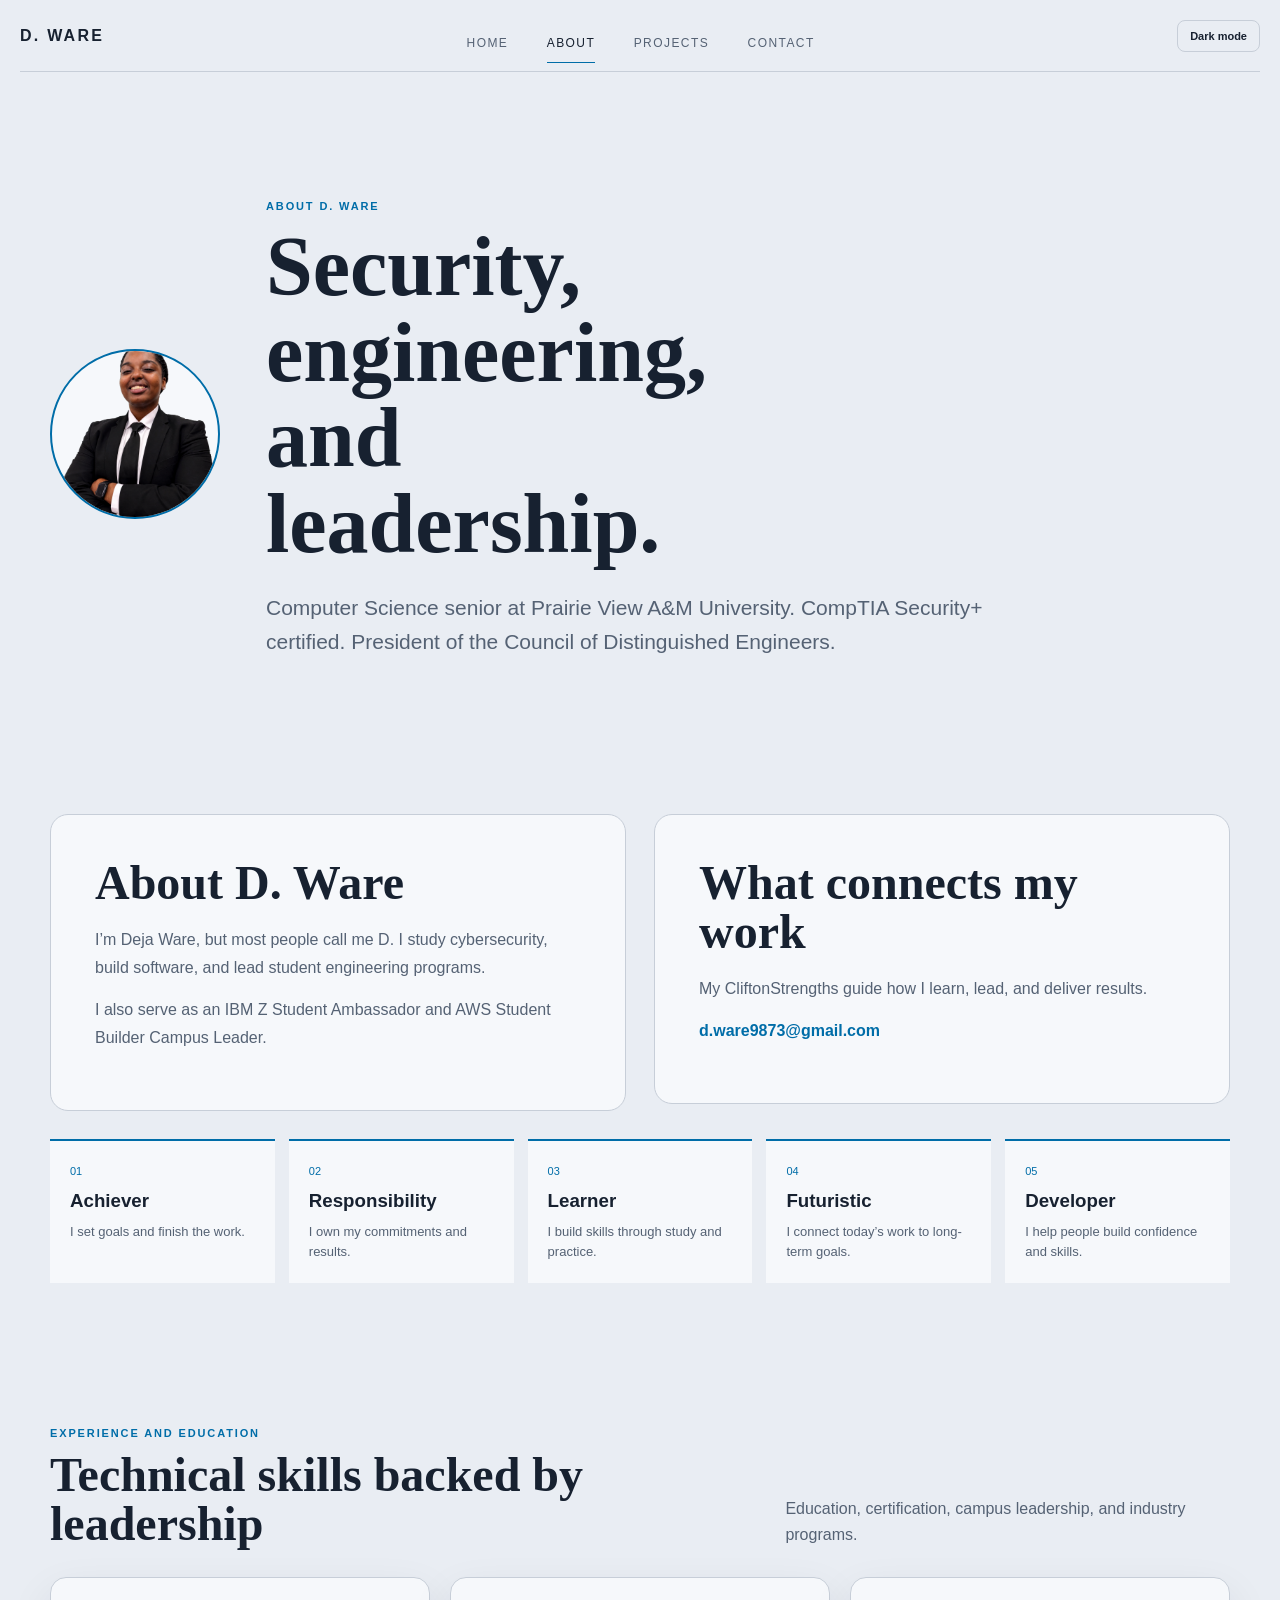
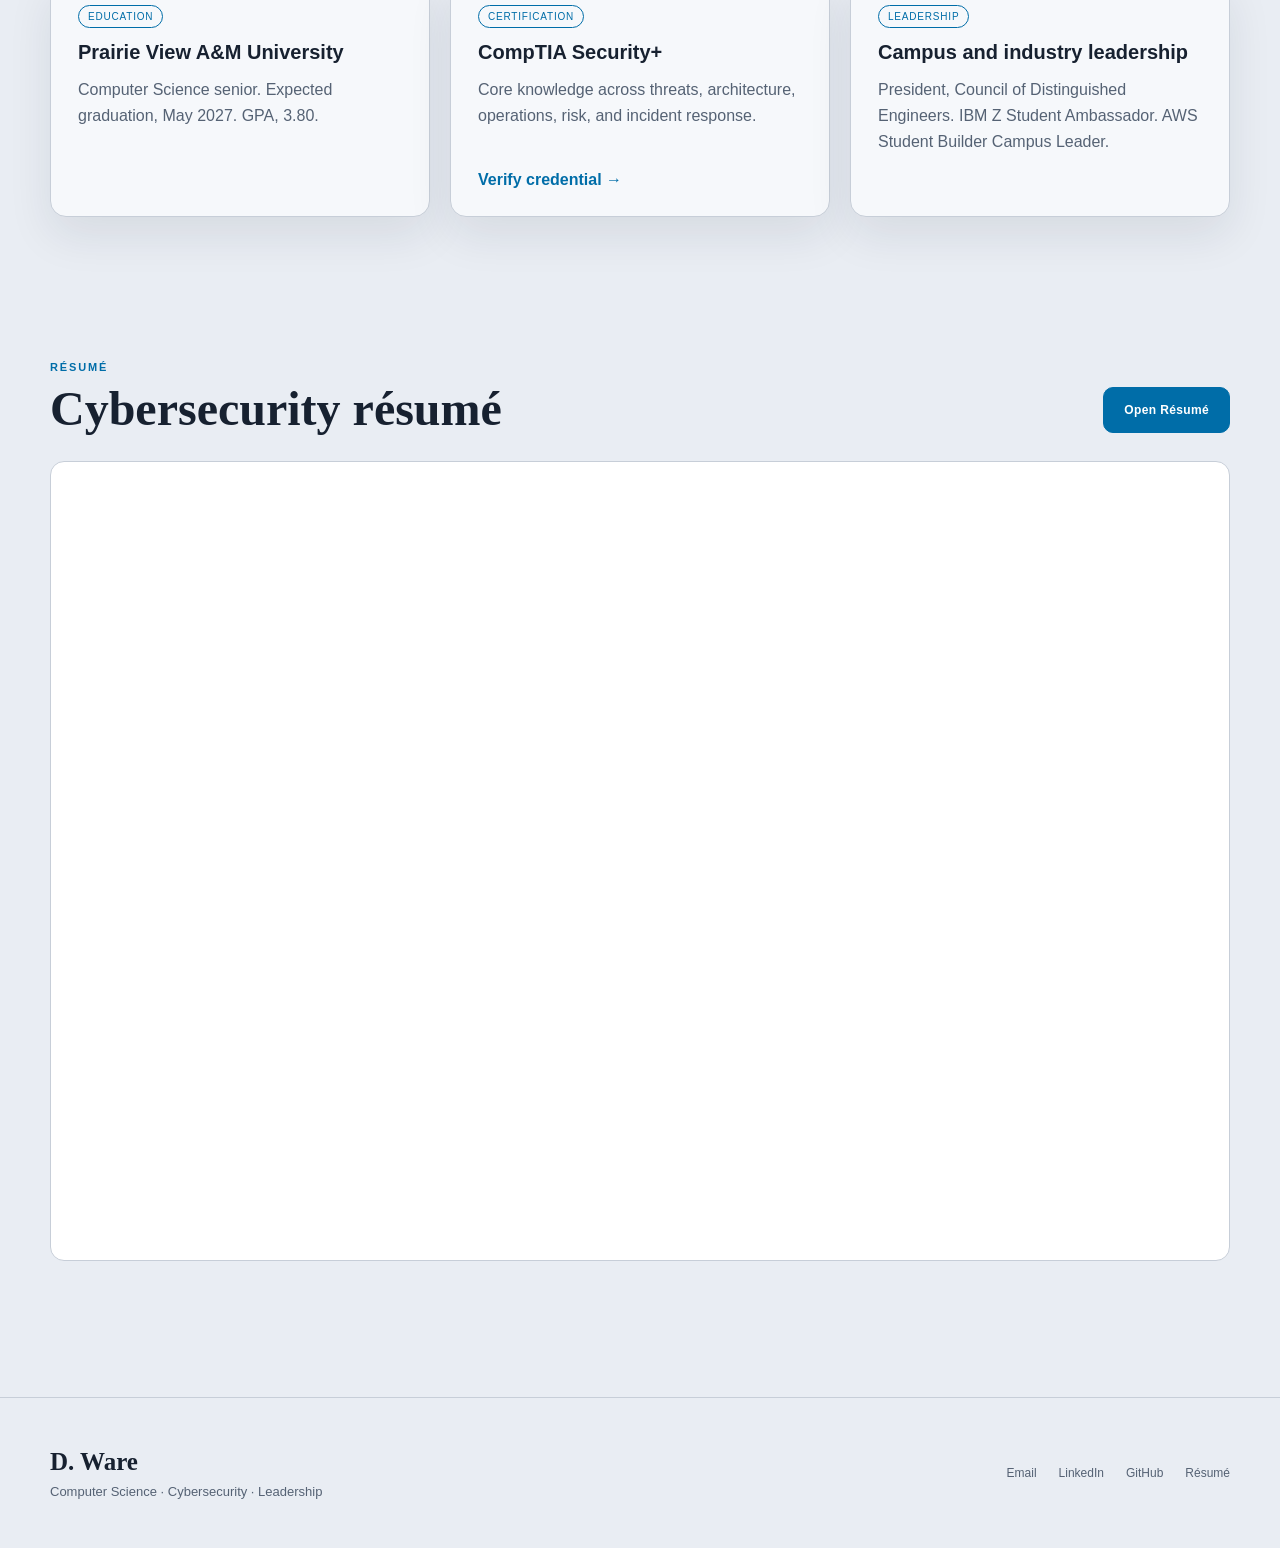
==== commit b3a6d014: "Remove retired portfolio pages" ====
--- a/about/index.html
+++ b/about/index.html
@@ -1 +1 @@
-<!DOCTYPE html><html lang="en" data-theme="light"><head><meta charset="UTF-8"><meta name="viewport" content="width=device-width,initial-scale=1.0"><title>About and Résumé | D. Ware</title><meta name="description" content="Learn about Deja Ware's education, cybersecurity credentials, leadership, strengths, and experience."><link rel="canonical" href="https://dware11.github.io/dwarehq/about/"><meta property="og:type" content="website"><meta property="og:url" content="https://dware11.github.io/dwarehq/about/"><meta property="og:title" content="About and Résumé | D. Ware"><meta property="og:description" content="Education, cybersecurity credentials, leadership, strengths, and experience."><meta property="og:image" content="https://dware11.github.io/dwarehq/images/headshot.png"><meta property="og:image:alt" content="Portrait of Deja Ware"><link rel="icon" href="../favicon.svg" type="image/svg+xml"><link rel="stylesheet" href="../styles.css"></head><body><header class="topbar"><a class="logo" href="../">D. WARE</a><nav class="primary-nav" aria-label="Portfolio navigation"><a href="../">Home</a><a href="./" class="current">About</a><a href="#experience">Experience</a><a href="#resume">Résumé</a></nav><div class="nav-actions"><button class="theme-toggle" type="button" onclick="toggleTheme()">Dark mode</button></div></header><main><section class="hero"><div class="container portrait-row"><img class="portrait" src="../images/headshot.png" alt="Deja Ware"><div><div class="eyebrow">ABOUT D. WARE</div><h1>Security, engineering, and leadership.</h1><p class="lead">Computer Science senior at Prairie View A&amp;M University. CompTIA Security+ certified. President of the Council of Distinguished Engineers.</p></div></div></section><section class="section"><div class="container split"><div class="panel"><h2>About D. Ware</h2><p>I&rsquo;m Deja Ware, but most people call me D. I study cybersecurity, build software, and lead student engineering programs.</p><p>I also serve as an IBM Z Student Ambassador and AWS Student Builder Campus Leader.</p></div><div class="panel"><h2>What connects my work</h2><p>My CliftonStrengths guide how I learn, lead, and deliver results.</p><p><a class="text-link" href="mailto:d.ware9873@gmail.com">d.ware9873@gmail.com</a></p></div></div><div class="container strength-grid"><article class="strength"><span>01</span><h3>Achiever</h3><p>I set goals and finish the work.</p></article><article class="strength"><span>02</span><h3>Responsibility</h3><p>I own my commitments and results.</p></article><article class="strength"><span>03</span><h3>Learner</h3><p>I build skills through study and practice.</p></article><article class="strength"><span>04</span><h3>Futuristic</h3><p>I connect today&rsquo;s work to long-term goals.</p></article><article class="strength"><span>05</span><h3>Developer</h3><p>I help people build confidence and skills.</p></article></div></section><section class="section" id="experience"><div class="container"><div class="section-heading"><div><div class="eyebrow">EXPERIENCE AND EDUCATION</div><h2>Technical skills backed by leadership</h2></div><p>Education, certification, campus leadership, and industry programs.</p></div><div class="card-grid"><article class="card"><span class="tag">Education</span><h3>Prairie View A&amp;M University</h3><p>Computer Science senior. Expected graduation, May 2027. GPA, 3.80.</p></article><article class="card"><span class="tag">Certification</span><h3>CompTIA Security+</h3><p>Core knowledge across threats, architecture, operations, risk, and incident response.</p><a class="text-link" href="https://www.credly.com/badges/d537a1e0-2c64-4df1-b130-748db35ae203/public_url" target="_blank" rel="noopener noreferrer">Verify credential →</a></article><article class="card"><span class="tag">Leadership</span><h3>Campus and industry leadership</h3><p>President, Council of Distinguished Engineers. IBM Z Student Ambassador. AWS Student Builder Campus Leader.</p></article></div></div></section><section class="section" id="resume"><div class="container"><div class="section-heading"><div><div class="eyebrow">RÉSUMÉ</div><h2>Cybersecurity résumé</h2></div><button class="button primary resume-open" type="button" data-resume-open>Open Résumé</button></div><iframe class="resume-frame" src="../assets/Deja_Ware_Cyber_Resume.pdf#view=FitH" title="Deja Ware cybersecurity résumé"><p>Your browser does not display this PDF. <a href="../assets/Deja_Ware_Cyber_Resume.pdf">Open the résumé PDF</a>.</p></iframe></div></section></main><dialog class="resume-dialog" aria-labelledby="resume-dialog-title"><div class="resume-dialog-bar"><div><strong id="resume-dialog-title">Deja Ware · Cybersecurity Résumé</strong><span>Swipe to review the page</span></div><button class="resume-close" type="button" data-resume-close aria-label="Close résumé and return to the page">Close</button></div><iframe src="../assets/Deja_Ware_Cyber_Resume.pdf#view=FitH" title="Deja Ware cybersecurity résumé PDF"></iframe><div class="resume-dialog-actions"><a class="button secondary" href="../assets/Deja_Ware_Cyber_Resume.pdf" download>Download PDF</a><button class="button primary" type="button" data-resume-close>Back to About</button></div></dialog><footer class="site-footer"><div class="container footer-inner"><div><div class="footer-name">D. Ware</div><p class="footer-note">Computer Science · Cybersecurity · Leadership</p></div><div class="footer-links"><a href="mailto:d.ware9873@gmail.com">Email</a><a href="https://www.linkedin.com/in/ware-deja42" target="_blank" rel="noopener noreferrer">LinkedIn</a><a href="https://github.com/dware11" target="_blank" rel="noopener noreferrer">GitHub</a><a href="#resume">Résumé</a></div></div></footer><script src="../script.js"></script></body></html>+<!DOCTYPE html><html lang="en" data-theme="light"><head><meta charset="UTF-8"><meta name="viewport" content="width=device-width,initial-scale=1.0"><title>About and Résumé | D. Ware</title><meta name="description" content="Learn about Deja Ware's education, cybersecurity credentials, leadership, strengths, and experience."><link rel="canonical" href="https://dware11.github.io/dwarehq/about/"><meta property="og:type" content="website"><meta property="og:url" content="https://dware11.github.io/dwarehq/about/"><meta property="og:title" content="About and Résumé | D. Ware"><meta property="og:description" content="Education, cybersecurity credentials, leadership, strengths, and experience."><meta property="og:image" content="https://dware11.github.io/dwarehq/images/headshot.png"><meta property="og:image:alt" content="Portrait of Deja Ware"><link rel="icon" href="../favicon.svg" type="image/svg+xml"><link rel="stylesheet" href="../styles.css"></head><body><header class="topbar"><a class="logo" href="../">D. WARE</a><nav class="primary-nav" aria-label="Portfolio navigation"><a href="../">Home</a><a href="./" class="current">About</a><a href="../#projects">Projects</a><a href="../#contact">Contact</a></nav><div class="nav-actions"><button class="theme-toggle" type="button" onclick="toggleTheme()">Dark mode</button></div></header><main><section class="hero"><div class="container portrait-row"><img class="portrait" src="../images/headshot.png" alt="Deja Ware"><div><div class="eyebrow">ABOUT D. WARE</div><h1>Security, engineering, and leadership.</h1><p class="lead">Computer Science senior at Prairie View A&amp;M University. CompTIA Security+ certified. President of the Council of Distinguished Engineers.</p></div></div></section><section class="section"><div class="container split"><div class="panel"><h2>About D. Ware</h2><p>I&rsquo;m Deja Ware, but most people call me D. I study cybersecurity, build software, and lead student engineering programs.</p><p>I also serve as an IBM Z Student Ambassador and AWS Student Builder Campus Leader.</p></div><div class="panel"><h2>What connects my work</h2><p>My CliftonStrengths guide how I learn, lead, and deliver results.</p><p><a class="text-link" href="mailto:d.ware9873@gmail.com">d.ware9873@gmail.com</a></p></div></div><div class="container strength-grid"><article class="strength"><span>01</span><h3>Achiever</h3><p>I set goals and finish the work.</p></article><article class="strength"><span>02</span><h3>Responsibility</h3><p>I own my commitments and results.</p></article><article class="strength"><span>03</span><h3>Learner</h3><p>I build skills through study and practice.</p></article><article class="strength"><span>04</span><h3>Futuristic</h3><p>I connect today&rsquo;s work to long-term goals.</p></article><article class="strength"><span>05</span><h3>Developer</h3><p>I help people build confidence and skills.</p></article></div></section><section class="section" id="experience"><div class="container"><div class="section-heading"><div><div class="eyebrow">EXPERIENCE AND EDUCATION</div><h2>Technical skills backed by leadership</h2></div><p>Education, certification, campus leadership, and industry programs.</p></div><div class="card-grid"><article class="card"><span class="tag">Education</span><h3>Prairie View A&amp;M University</h3><p>Computer Science senior. Expected graduation, May 2027. GPA, 3.80.</p></article><article class="card"><span class="tag">Certification</span><h3>CompTIA Security+</h3><p>Core knowledge across threats, architecture, operations, risk, and incident response.</p><a class="text-link" href="https://www.credly.com/badges/d537a1e0-2c64-4df1-b130-748db35ae203/public_url" target="_blank" rel="noopener noreferrer">Verify credential →</a></article><article class="card"><span class="tag">Leadership</span><h3>Campus and industry leadership</h3><p>President, Council of Distinguished Engineers. IBM Z Student Ambassador. AWS Student Builder Campus Leader.</p></article></div></div></section><section class="section" id="resume"><div class="container"><div class="section-heading"><div><div class="eyebrow">RÉSUMÉ</div><h2>Cybersecurity résumé</h2></div><button class="button primary resume-open" type="button" data-resume-open>Open Résumé</button></div><iframe class="resume-frame" src="../assets/Deja_Ware_Cyber_Resume.pdf#view=FitH" title="Deja Ware cybersecurity résumé"><p>Your browser does not display this PDF. <a href="../assets/Deja_Ware_Cyber_Resume.pdf">Open the résumé PDF</a>.</p></iframe></div></section></main><dialog class="resume-dialog" aria-labelledby="resume-dialog-title"><div class="resume-dialog-bar"><div><strong id="resume-dialog-title">Deja Ware · Cybersecurity Résumé</strong><span>Swipe to review the page</span></div><button class="resume-close" type="button" data-resume-close aria-label="Close résumé and return to the page">Close</button></div><iframe src="../assets/Deja_Ware_Cyber_Resume.pdf#view=FitH" title="Deja Ware cybersecurity résumé PDF"></iframe><div class="resume-dialog-actions"><a class="button secondary" href="../assets/Deja_Ware_Cyber_Resume.pdf" download>Download PDF</a><button class="button primary" type="button" data-resume-close>Back to About</button></div></dialog><footer class="site-footer"><div class="container footer-inner"><div><div class="footer-name">D. Ware</div><p class="footer-note">Computer Science · Cybersecurity · Leadership</p></div><div class="footer-links"><a href="mailto:d.ware9873@gmail.com">Email</a><a href="https://www.linkedin.com/in/ware-deja42" target="_blank" rel="noopener noreferrer">LinkedIn</a><a href="https://github.com/dware11" target="_blank" rel="noopener noreferrer">GitHub</a><a href="#resume">Résumé</a></div></div></footer><script src="../script.js"></script></body></html>
